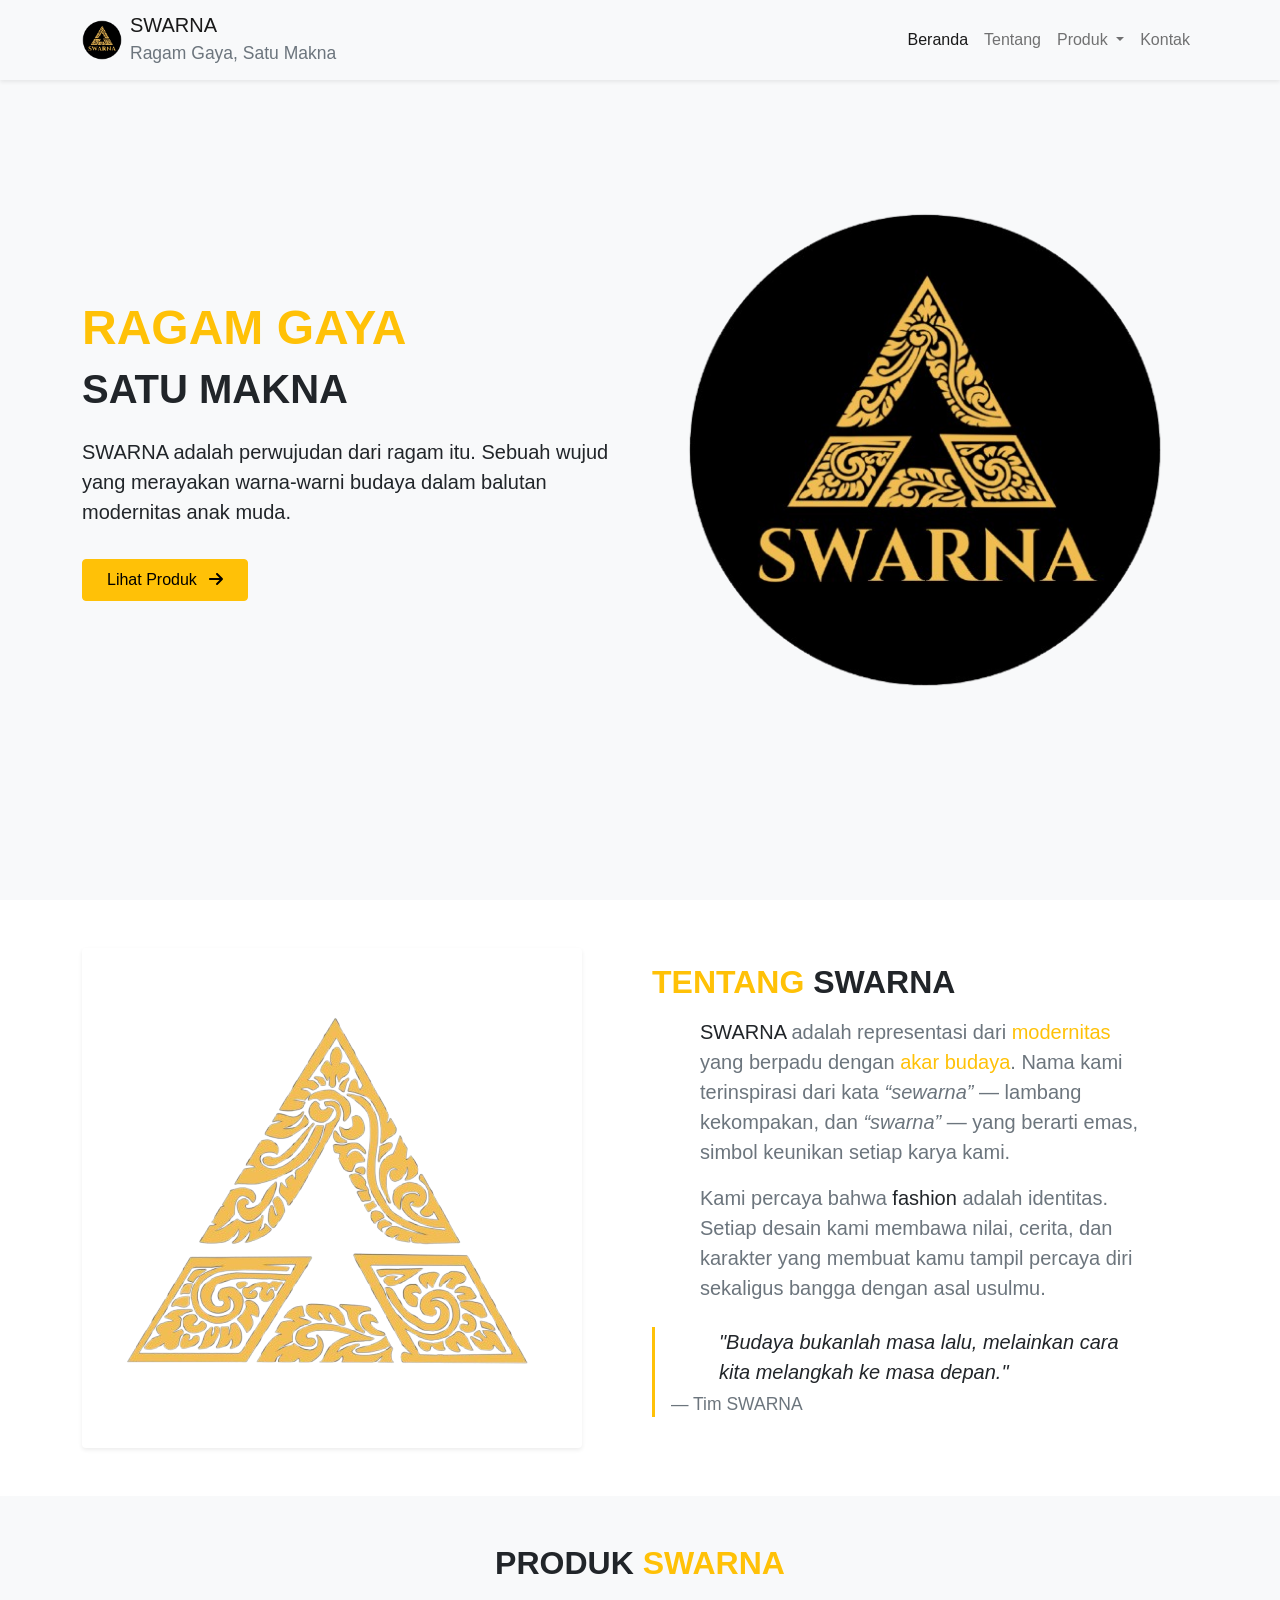
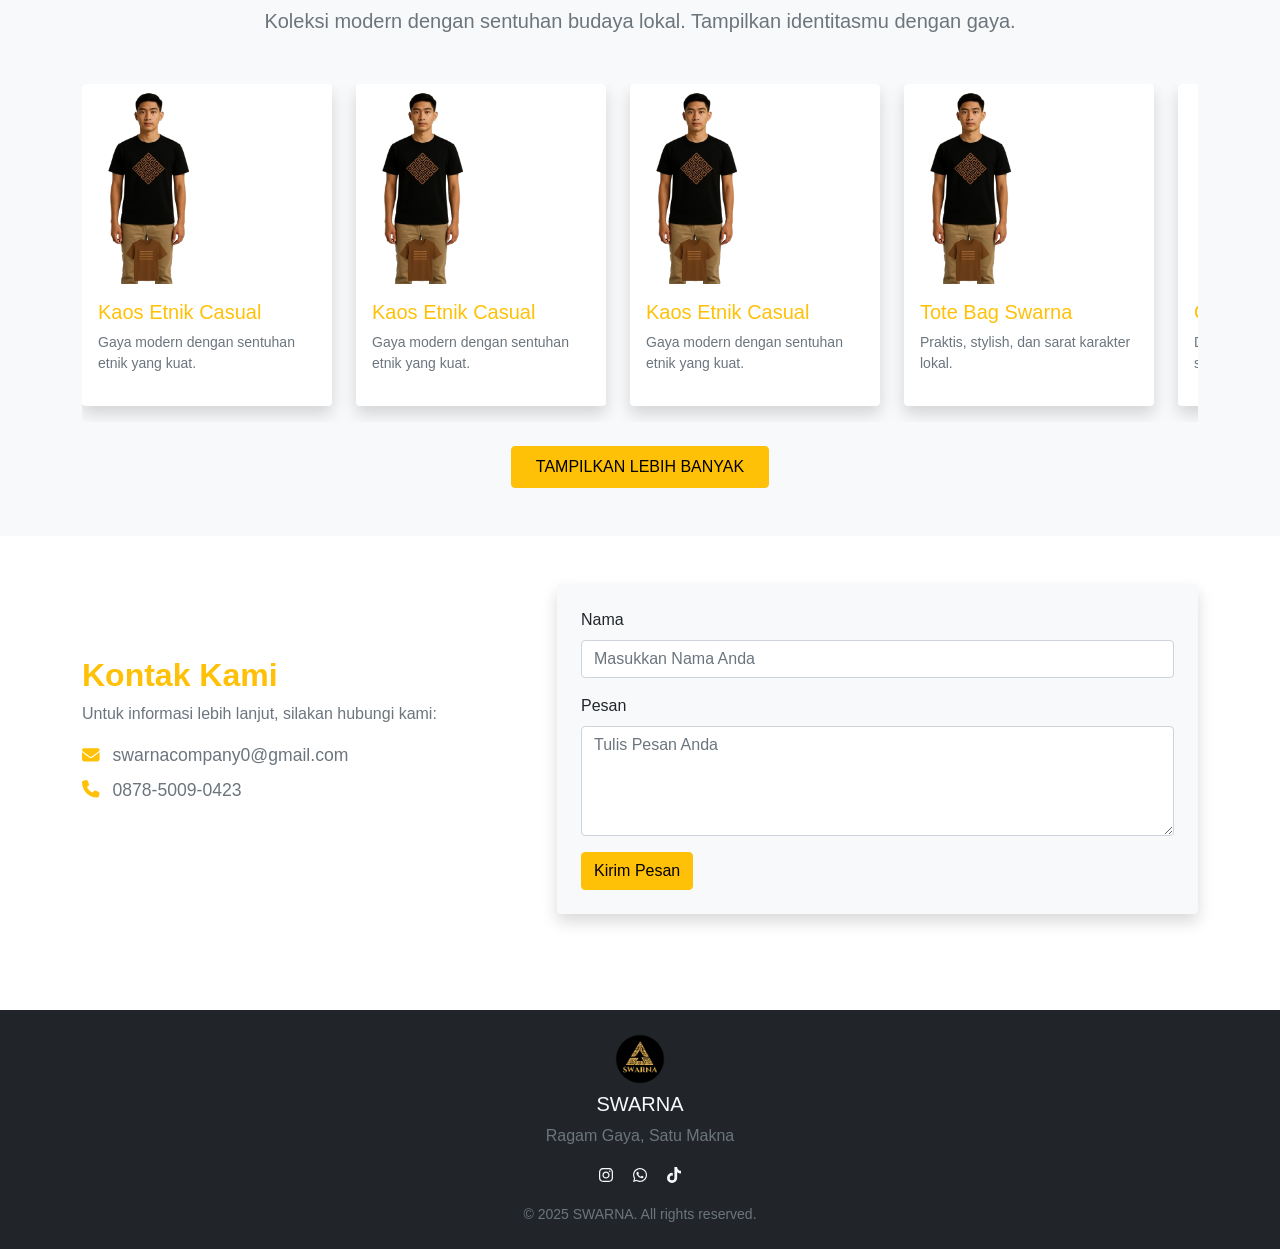
==== index.html @ e7c62028 "Pertama" ====
<!DOCTYPE html>
<html lang="en">
<head>
 <meta charset="UTF-8">
 <meta name="viewport" content="width=device-width, initial-scale=1.0">
 <title>Utama</title>
 <link rel="stylesheet" href="style.css">
 <link rel="stylesheet" href="bootstrap-5.0.2-dist/css/bootstrap.min.css">
 <link rel="stylesheet" href="fontawesome-free-6.4.2-web/css/all.min.css">
 <link rel="icon" href="img/SWARNA-logo no1.png" type="image/png" />
</head>
<body>
<nav class="navbar navbar-expand-lg navbar-light bg-light fixed-top shadow-sm">
  <div class="container">
   <a class="navbar-brand d-flex align-items-center" href="#">
    <img src="img/SWARNA-logo no1.png" alt="Logo SWARNA" width="40" height="40" class="me-2">
    <div>
     <h1 class="h5 mb-0">SWARNA</h1>
     <small class="text-muted">Ragam Gaya, Satu Makna</small>
    </div>
   </a>
   <button class="navbar-toggler" type="button" data-bs-toggle="collapse" data-bs-target="#navbarNav">
    <span class="navbar-toggler-icon"></span>
   </button>
   <div class="collapse navbar-collapse justify-content-end" id="navbarNav">
    <ul class="navbar-nav">
     <li class="nav-item"><a class="nav-link active" href="#">Beranda</a></li>
     <li class="nav-item"><a class="nav-link" href="#tentang">Tentang</a></li>
    <li class="nav-item dropdown">
  <a class="nav-link dropdown-toggle" href="#produk" id="produkDropdown" role="button" data-bs-toggle="dropdown" aria-expanded="false">
    Produk
  </a>
  <ul class="dropdown-menu" aria-labelledby="produkDropdown">
    <li><a class="dropdown-item" href="#produk">Semua Produk</a></li>
    <li><a class="dropdown-item" href="#">Kaos Etnik</a></li>
    <li><a class="dropdown-item" href="#">Tote Bag</a></li>
    <li><a class="dropdown-item" href="#">Aksesori</a></li>
  </ul>
</li>
     <li class="nav-item"><a class="nav-link" href="#contact">Kontak</a></li>
    </ul>
   </div>
  </div>
 </nav>

 <!-- Section Homepage Modern -->
 <section id="homepage" class="d-flex align-items-center py-5">
  <div class="container">
   <div class="row align-items-center">
    <!-- Teks -->
    <div class="col-md-6 mb-4 mb-md-0 text-center text-md-start">
     <h1 class="display-5 fw-bold text-warning">RAGAM GAYA</h1>
     <h2 class="display-6 fw-bold text-dark">SATU MAKNA</h2>
     <p class="mt-4 lead">
      SWARNA adalah perwujudan dari ragam itu. Sebuah wujud yang merayakan warna-warni budaya dalam balutan modernitas anak muda.
     </p>
     <a href="#produk" class="btn btn-warning px-4 py-2 fw-semibold mt-3">
      Lihat Produk <i class="fas fa-arrow-right ms-2"></i>
     </a>
    </div>

    <!-- Gambar -->
    <div class="col-md-6 text-center">
     <img src="img/SWARNA-removebg-preview.png" alt="Gambar Hero" class="img-fluid">
    </div>
   </div>
  </div>
 </section>
 <section id="tentang" class="tentang-index py-5 bg-white">
  <div class="container">
    <div class="row align-items-center">
      <div class="col-lg-6 mb-4 mb-lg-0" data-aos="fade-right">
        <img src="img/logo.png" alt="Ilustrasi SWARNA" class="img-fluid rounded shadow-sm">
      </div>
      <div class="col-lg-6" data-aos="fade-left">
        <h2 class="fw-bold text-warning mb-3">TENTANG <span class="text-dark">SWARNA</span></h2>
        <p class="fs-5 text-muted">
          <span class="text-dark fw-semibold">SWARNA</span> adalah representasi dari <span class="text-warning fw-semibold">modernitas</span> yang berpadu dengan
          <span class="text-warning fw-semibold">akar budaya</span>. Nama kami terinspirasi dari kata <em>“sewarna”</em> — lambang kekompakan, dan
          <em>“swarna”</em> — yang berarti emas, simbol keunikan setiap karya kami.
        </p>
        <p class="fs-5 text-muted">
          Kami percaya bahwa <span class="fw-semibold text-dark">fashion</span> adalah identitas. Setiap desain kami membawa nilai, cerita, dan karakter yang membuat kamu tampil percaya diri sekaligus bangga dengan asal usulmu.
        </p>
        <blockquote class="blockquote mt-4 ps-3 border-start border-3 border-warning">
          <p class="mb-0 fst-italic text-dark">"Budaya bukanlah masa lalu, melainkan cara kita melangkah ke masa depan."</p>
          <footer class="blockquote-footer mt-1">Tim SWARNA</footer>
        </blockquote>
      </div>
    </div>
  </div>
</section>
<section id="produk" class="produk-index py-5 bg-light">
  <div class="container">
    <h2 class="fw-bold text-dark mb-4 text-center">PRODUK <span class="text-warning">SWARNA</span></h2>
    <p class="text-center text-muted fs-5 mb-5">
      Koleksi modern dengan sentuhan budaya lokal. Tampilkan identitasmu dengan gaya.
    </p>

    <!-- Horizontal Scroll Wrapper -->
    <div class="produk-scroll-container d-flex overflow-auto gap-4 pb-3 px-1">

      <!-- Produk Card 1 -->
      <div class="produk-card flex-shrink-0 shadow rounded">
        <img src="img/model 1.png" alt="Kaos Etnik Casual" class="img-fluid rounded-top">
        <div class="p-3">
          <h5 class="text-warning">Kaos Etnik Casual</h5>
          <p class="small text-muted">Gaya modern dengan sentuhan etnik yang kuat.</p>
        </div>
      </div>
      <div class="produk-card flex-shrink-0 shadow rounded">
        <img src="img/model 1.png" alt="Kaos Etnik Casual" class="img-fluid rounded-top">
        <div class="p-3">
          <h5 class="text-warning">Kaos Etnik Casual</h5>
          <p class="small text-muted">Gaya modern dengan sentuhan etnik yang kuat.</p>
        </div>
      </div>
      <div class="produk-card flex-shrink-0 shadow rounded">
        <img src="img/model 1.png" alt="Kaos Etnik Casual" class="img-fluid rounded-top">
        <div class="p-3">
          <h5 class="text-warning">Kaos Etnik Casual</h5>
          <p class="small text-muted">Gaya modern dengan sentuhan etnik yang kuat.</p>
        </div>
      </div>

      <!-- Produk Card 2 -->
      <div class="produk-card flex-shrink-0 shadow rounded">
        <img src="img/model 1.png" alt="Kaos Etnik Casual" class="img-fluid rounded-top">
        <div class="p-3">
          <h5 class="text-warning">Tote Bag Swarna</h5>
          <p class="small text-muted">Praktis, stylish, dan sarat karakter lokal.</p>
        </div>
      </div>

      <!-- Produk Card 3 -->
      <div class="produk-card flex-shrink-0 shadow rounded">
         <img src="img/model 1.png" alt="Kaos Etnik Casual" class="img-fluid rounded-top">
        <div class="p-3">
          <h5 class="text-warning">Ganci & Stiker</h5>
          <p class="small text-muted">Detail kecil yang menunjukan siapa kamu.</p>
        </div>
      </div>

      <!-- Tambahkan lebih banyak produk jika perlu -->

    </div>

    <!-- Tombol -->
    <div class="text-center mt-4">
      <a href="produk.html" class="btn btn-warning px-4 py-2 fw-semibold">TAMPILKAN LEBIH BANYAK</a>
    </div>
  </div>
</section>
<section id="contact" class="contact-index py-5 bg-white">
 <div class="container">
  <div class="row justify-content-center align-items-center">
   <div class="col-md-5 mb-4">
    <h2 class="fw-bold text-warning">Kontak Kami</h2>
    <p class="text-muted">Untuk informasi lebih lanjut, silakan hubungi kami:</p>
    <ul class="list-unstyled text-muted">
     <li><i class="fas fa-envelope me-2 text-warning"></i> swarnacompany0@gmail.com</li>
     <li><i class="fas fa-phone me-2 text-warning"></i> 0878-5009-0423</li>
    </ul>
   </div>
   <div class="col-md-7">
    <form action="#" class="shadow p-4 rounded bg-light">
     <div class="mb-3">
      <label for="name" class="form-label">Nama</label>
      <input type="text" id="name" name="name" class="form-control" placeholder="Masukkan Nama Anda">
     </div>
     <div class="mb-3">
      <label for="message" class="form-label">Pesan</label>
      <textarea id="message" name="message" class="form-control" rows="4" placeholder="Tulis Pesan Anda"></textarea>
     </div>
     <button type="submit" class="btn btn-warning fw-semibold">Kirim Pesan</button>
    </form>
   </div>
  </div>
 </div>
</section>
<footer class="bg-dark text-light py-4 mt-5">
 <div class="container text-center">
  <img src="img/SWARNA-logo no1.png" alt="Logo SWARNA" width="50" class="mb-2">
  <h5 class="mb-2">SWARNA</h5>
  <p class="mb-3 text-muted">Ragam Gaya, Satu Makna</p>
  <div class="mb-3">
   <a href="#" class="text-light me-3"><i class="fab fa-instagram"></i></a>
   <a href="#" class="text-light me-3"><i class="fab fa-whatsapp"></i></a>
   <a href="#" class="text-light"><i class="fab fa-tiktok"></i></a>
  </div>
  <p class="text-muted small mb-0">&copy; 2025 SWARNA. All rights reserved.</p>
 </div>
</footer>

 <script src="bootstrap-5.0.2-dist/js/bootstrap.min.js"></script>
 <script src="fontawesome-free-6.4.2-web/js/all.min.js"></script>
</body>
</html>
---- style.css ----
* {
  margin: 0;
  padding: 0;
  box-sizing: border-box;
  font-family: 'Poppins', sans-serif;
  text-decoration: none;
  list-style: none;
}

#homepage {
  background-color: #f8f9fa;
  min-height: 100vh;
}

#homepage img {
  max-width: 90%;
  height: auto;
  transition: transform 0.3s ease;
}

#homepage img:hover {
  transform: scale(1.03);
}

.btn-warning {
  border-radius: 30px;
}

.tentang-index {
  background-color: #fff;
}

.tentang-brand {
  font-size: 2.5rem;
}

@media (min-width: 768px) {
  .tentang-index p {
    padding: 0 3rem;
  }
}

.produk-scroll-container {
  scroll-snap-type: x mandatory;
  -webkit-overflow-scrolling: touch;
}

.produk-card {
  width: 250px;
  scroll-snap-align: start;
  background-color: white;
}
.carousel-caption {
  bottom: 20px;
}

.carousel-caption h5,
.carousel-caption p {
  color: #fff;
}

.carousel-caption.bg-dark {
  background-color: rgba(0, 0, 0, 0.6);
}
.produk-card img {
  height: 200px;
  object-fit: cover;
}

.contact-index ul li {
  margin-bottom: 0.5rem;
  font-size: 1.1rem;
}
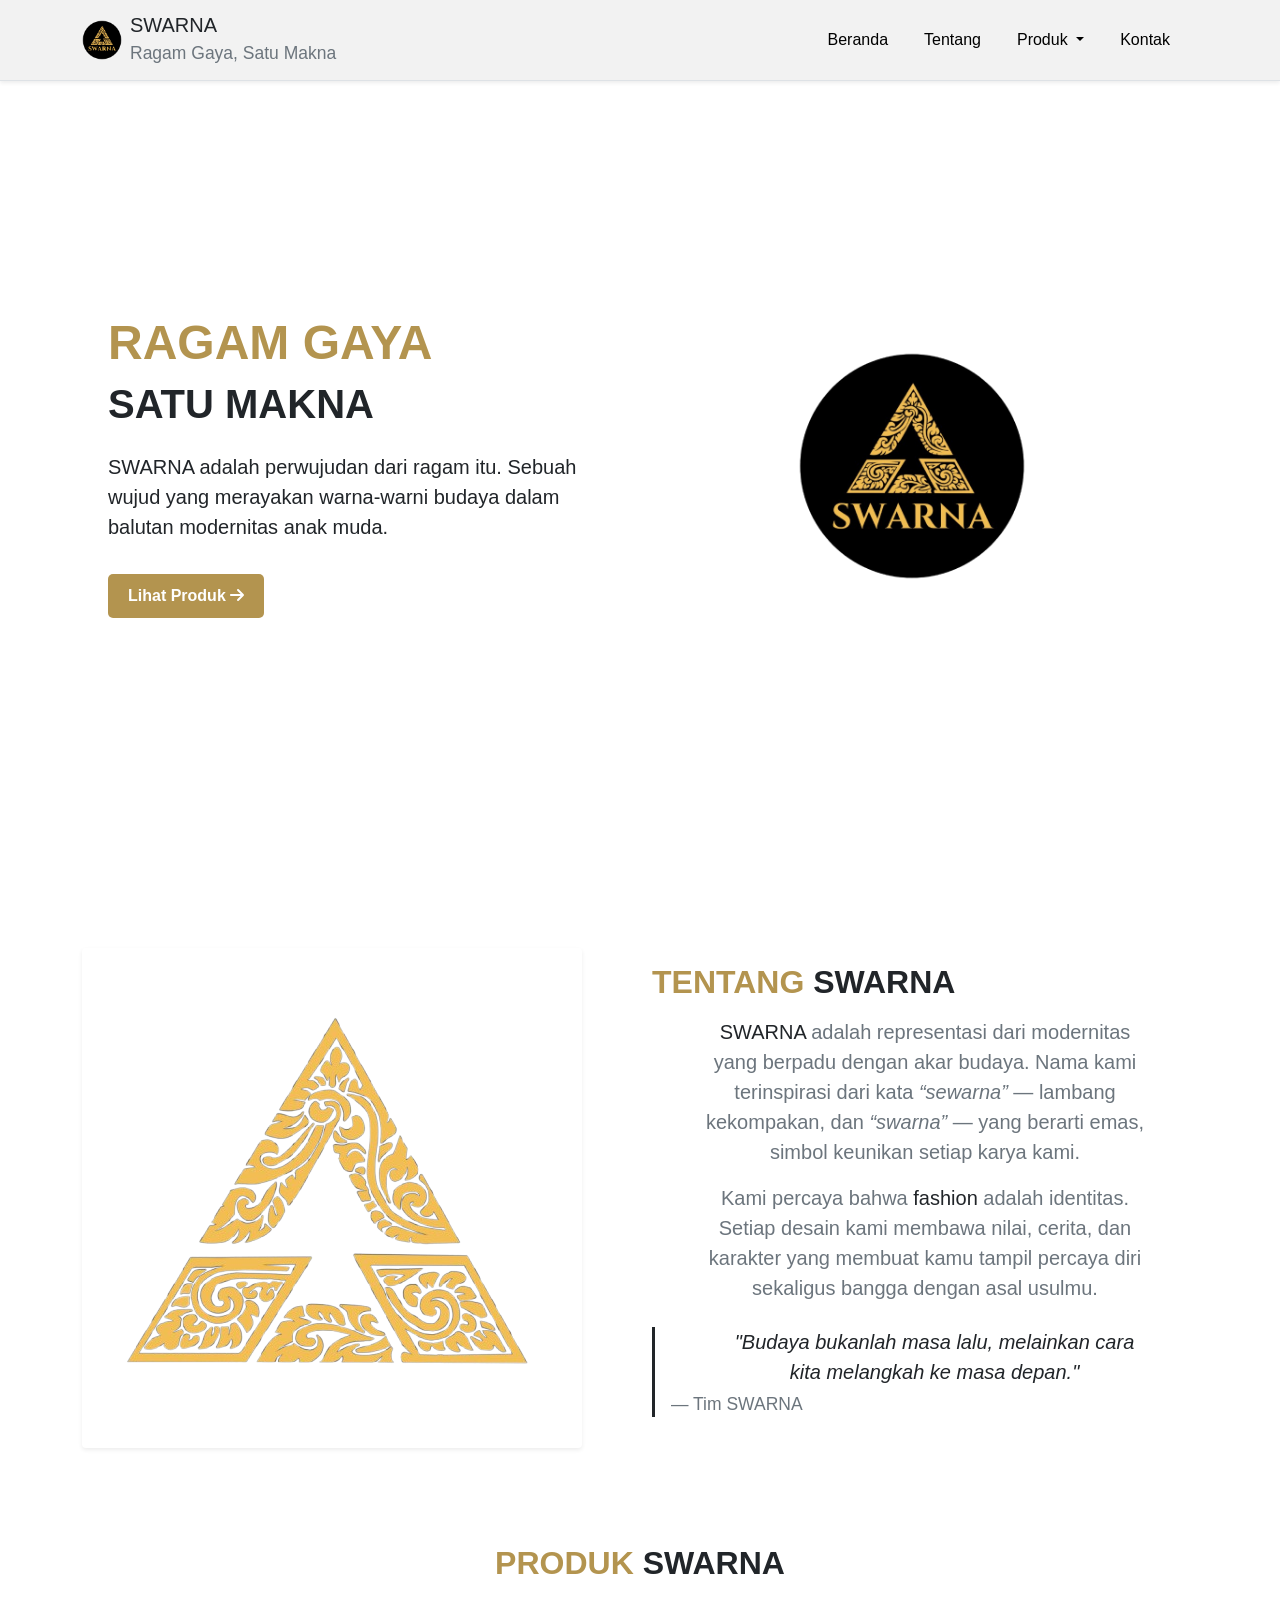
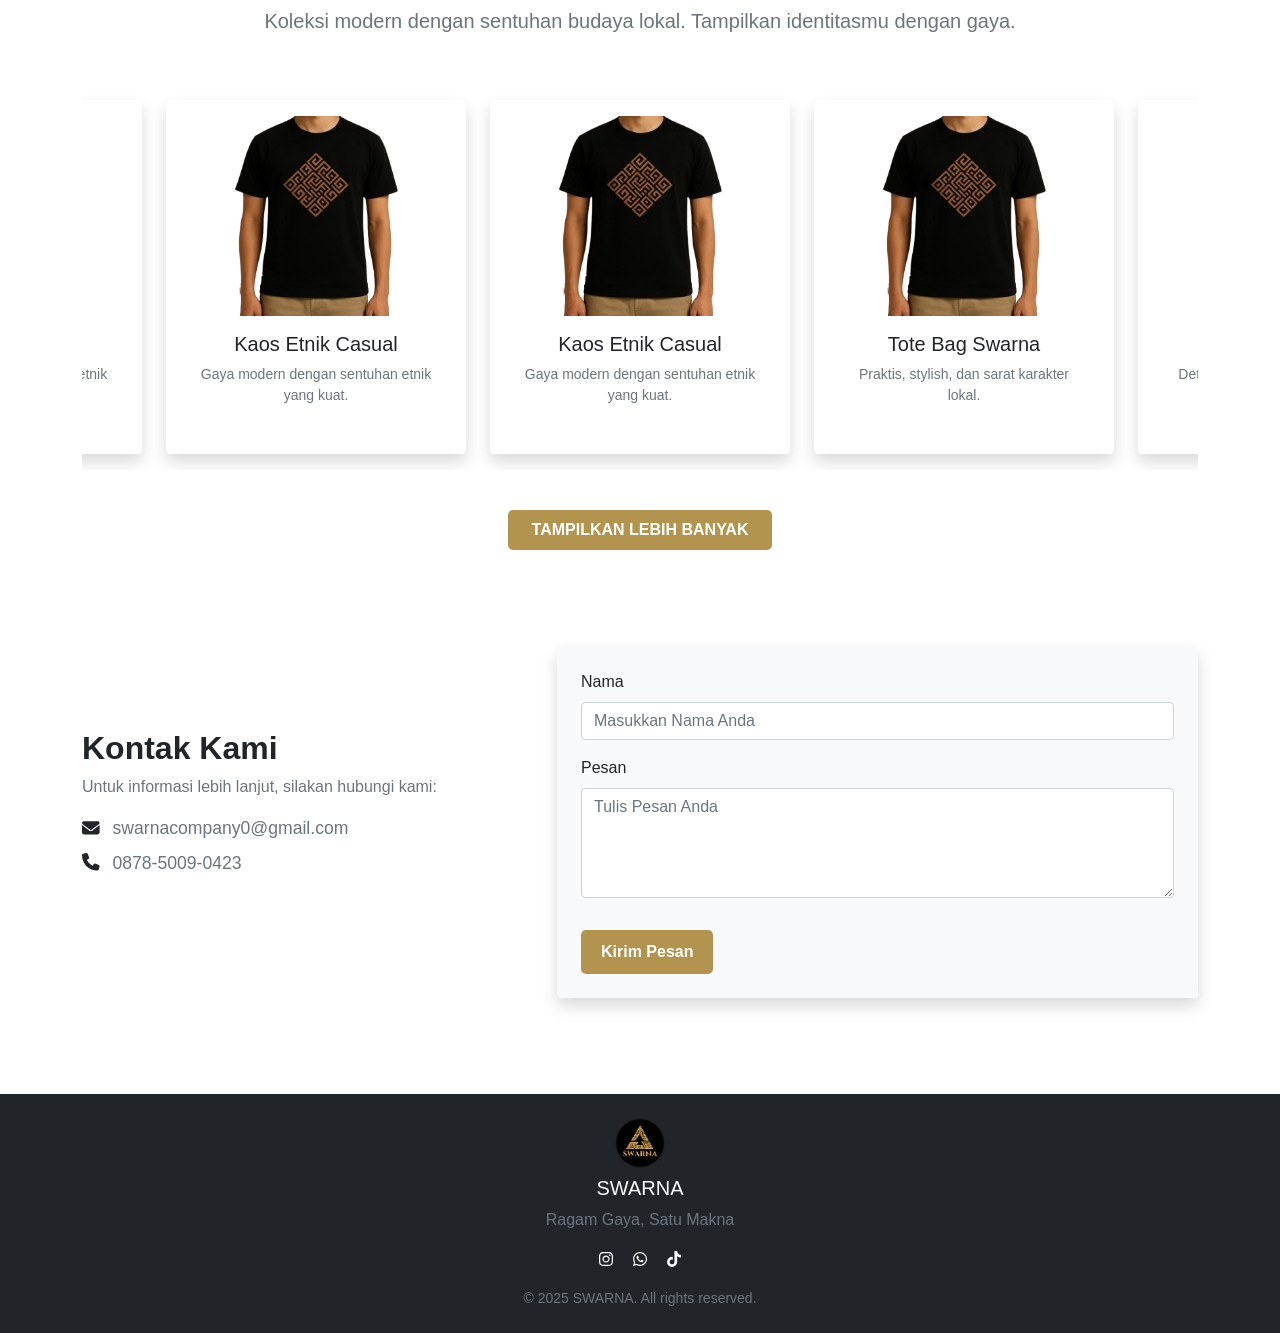
==== commit 386f2bb8: "second" ====
--- a/index.html
+++ b/index.html
@@ -10,53 +10,56 @@
  <link rel="icon" href="img/SWARNA-logo no1.png" type="image/png" />
 </head>
 <body>
-<nav class="navbar navbar-expand-lg navbar-light bg-light fixed-top shadow-sm">
-  <div class="container">
-   <a class="navbar-brand d-flex align-items-center" href="#">
-    <img src="img/SWARNA-logo no1.png" alt="Logo SWARNA" width="40" height="40" class="me-2">
-    <div>
-     <h1 class="h5 mb-0">SWARNA</h1>
-     <small class="text-muted">Ragam Gaya, Satu Makna</small>
-    </div>
-   </a>
-   <button class="navbar-toggler" type="button" data-bs-toggle="collapse" data-bs-target="#navbarNav">
-    <span class="navbar-toggler-icon"></span>
-   </button>
-   <div class="collapse navbar-collapse justify-content-end" id="navbarNav">
-    <ul class="navbar-nav">
-     <li class="nav-item"><a class="nav-link active" href="#">Beranda</a></li>
-     <li class="nav-item"><a class="nav-link" href="#tentang">Tentang</a></li>
-    <li class="nav-item dropdown">
-  <a class="nav-link dropdown-toggle" href="#produk" id="produkDropdown" role="button" data-bs-toggle="dropdown" aria-expanded="false">
-    Produk
-  </a>
-  <ul class="dropdown-menu" aria-labelledby="produkDropdown">
-    <li><a class="dropdown-item" href="#produk">Semua Produk</a></li>
-    <li><a class="dropdown-item" href="#">Kaos Etnik</a></li>
-    <li><a class="dropdown-item" href="#">Tote Bag</a></li>
-    <li><a class="dropdown-item" href="#">Aksesori</a></li>
-  </ul>
-</li>
-     <li class="nav-item"><a class="nav-link" href="#contact">Kontak</a></li>
-    </ul>
-   </div>
-  </div>
- </nav>
+<!-- Main Navbar -->
+<nav class="navbar navbar-expand-lg navbar-light fixed-top shadow-sm border-bottom" style="z-index: 999; background-color: #f2f2f2;" id="mainNavbar">
+  <div class="container">
+    <a class="navbar-brand d-flex align-items-center" href="#">
+      <img src="img/SWARNA-logo no1.png" alt="Logo SWARNA" width="40" height="40" class="me-2">
+      <div>
+        <h1 class="h5 mb-0 text-dark">SWARNA</h1>
+        <small class="text-muted">Ragam Gaya, Satu Makna</small>
+      </div>
+    </a>
+    <button class="navbar-toggler" type="button" data-bs-toggle="collapse" data-bs-target="#navbarNav">
+      <span class="navbar-toggler-icon"></span>
+    </button>
+    <div class="collapse navbar-collapse justify-content-end" id="navbarNav">
+      <ul class="navbar-nav">
+        <li class="nav-item"><a class="nav-link active text-dark" href="#">Beranda</a></li>
+        <li class="nav-item"><a class="nav-link text-dark" href="#tentang">Tentang</a></li>
+        <li class="nav-item dropdown">
+          <a class="nav-link dropdown-toggle text-dark" href="#produk" id="produkDropdown" role="button" data-bs-toggle="dropdown" aria-expanded="false">
+            Produk
+          </a>
+          <ul class="dropdown-menu" aria-labelledby="produkDropdown">
+            <li><a class="dropdown-item" href="#produk">Semua Produk</a></li>
+            <li><a class="dropdown-item" href="#">Special Edition</a></li>
+            <li><a class="dropdown-item" href="#">Tote Bag</a></li>
+            <li><a class="dropdown-item" href="#">Aksesori</a></li>
+          </ul>
+        </li>
+        <li class="nav-item"><a class="nav-link text-dark" href="#contact">Kontak</a></li>
+      </ul>
+    </div>
+  </div>
+</nav>
 
  <!-- Section Homepage Modern -->
- <section id="homepage" class="d-flex align-items-center py-5">
+ <section id="homepage" class="d-flex align-items-center py-5 ">
   <div class="container">
    <div class="row align-items-center">
     <!-- Teks -->
     <div class="col-md-6 mb-4 mb-md-0 text-center text-md-start">
-     <h1 class="display-5 fw-bold text-warning">RAGAM GAYA</h1>
+     <h1 class="display-5 fw-bold" style="color: #B3944F;">RAGAM GAYA</h1>
      <h2 class="display-6 fw-bold text-dark">SATU MAKNA</h2>
      <p class="mt-4 lead">
       SWARNA adalah perwujudan dari ragam itu. Sebuah wujud yang merayakan warna-warni budaya dalam balutan modernitas anak muda.
      </p>
-     <a href="#produk" class="btn btn-warning px-4 py-2 fw-semibold mt-3">
-      Lihat Produk <i class="fas fa-arrow-right ms-2"></i>
-     </a>
+<a href="#produk" class="custom-btn">
+  Lihat Produk <i class="fas fa-arrow-right"></i>
+</a>
+
+
     </div>
 
     <!-- Gambar -->
@@ -66,23 +69,23 @@
    </div>
   </div>
  </section>
- <section id="tentang" class="tentang-index py-5 bg-white">
+ <section id="tentang" class="tentang-index py-5">
   <div class="container">
     <div class="row align-items-center">
-      <div class="col-lg-6 mb-4 mb-lg-0" data-aos="fade-right">
+      <div class="col-lg-6 mb-4 mb-lg-0">
         <img src="img/logo.png" alt="Ilustrasi SWARNA" class="img-fluid rounded shadow-sm">
       </div>
-      <div class="col-lg-6" data-aos="fade-left">
-        <h2 class="fw-bold text-warning mb-3">TENTANG <span class="text-dark">SWARNA</span></h2>
+      <div class="col-lg-6" id="tentang">
+        <h2 class="fw-bold text-dark mb-3"> <span style="color: #B3944F;">TENTANG </span>SWARNA</h2>
         <p class="fs-5 text-muted">
-          <span class="text-dark fw-semibold">SWARNA</span> adalah representasi dari <span class="text-warning fw-semibold">modernitas</span> yang berpadu dengan
-          <span class="text-warning fw-semibold">akar budaya</span>. Nama kami terinspirasi dari kata <em>“sewarna”</em> — lambang kekompakan, dan
+          <span class="text-dark fw-semibold">SWARNA</span> adalah representasi dari <span class=fw-semibold">modernitas</span> yang berpadu dengan
+          <span class="fw-semibold">akar budaya</span>. Nama kami terinspirasi dari kata <em>“sewarna”</em> — lambang kekompakan, dan
           <em>“swarna”</em> — yang berarti emas, simbol keunikan setiap karya kami.
         </p>
         <p class="fs-5 text-muted">
           Kami percaya bahwa <span class="fw-semibold text-dark">fashion</span> adalah identitas. Setiap desain kami membawa nilai, cerita, dan karakter yang membuat kamu tampil percaya diri sekaligus bangga dengan asal usulmu.
         </p>
-        <blockquote class="blockquote mt-4 ps-3 border-start border-3 border-warning">
+        <blockquote class="blockquote mt-4 ps-3 border-start border-3 border-dark">
           <p class="mb-0 fst-italic text-dark">"Budaya bukanlah masa lalu, melainkan cara kita melangkah ke masa depan."</p>
           <footer class="blockquote-footer mt-1">Tim SWARNA</footer>
         </blockquote>
@@ -90,9 +93,9 @@
     </div>
   </div>
 </section>
-<section id="produk" class="produk-index py-5 bg-light">
-  <div class="container">
-    <h2 class="fw-bold text-dark mb-4 text-center">PRODUK <span class="text-warning">SWARNA</span></h2>
+<section id="produk" class="produk-index py-5">
+  <div class="container">
+    <h2 class="fw-bold text-dark mb-4 text-center"> <span style="color: #B3944F;">PRODUK</span> SWARNA</h2>
     <p class="text-center text-muted fs-5 mb-5">
       Koleksi modern dengan sentuhan budaya lokal. Tampilkan identitasmu dengan gaya.
     </p>
@@ -104,21 +107,21 @@
       <div class="produk-card flex-shrink-0 shadow rounded">
         <img src="img/model 1.png" alt="Kaos Etnik Casual" class="img-fluid rounded-top">
         <div class="p-3">
-          <h5 class="text-warning">Kaos Etnik Casual</h5>
+          <h5 class="text-dark">Kaos Etnik Casual</h5>
           <p class="small text-muted">Gaya modern dengan sentuhan etnik yang kuat.</p>
         </div>
       </div>
       <div class="produk-card flex-shrink-0 shadow rounded">
         <img src="img/model 1.png" alt="Kaos Etnik Casual" class="img-fluid rounded-top">
         <div class="p-3">
-          <h5 class="text-warning">Kaos Etnik Casual</h5>
+          <h5 class="text-dark">Kaos Etnik Casual</h5>
           <p class="small text-muted">Gaya modern dengan sentuhan etnik yang kuat.</p>
         </div>
       </div>
       <div class="produk-card flex-shrink-0 shadow rounded">
         <img src="img/model 1.png" alt="Kaos Etnik Casual" class="img-fluid rounded-top">
         <div class="p-3">
-          <h5 class="text-warning">Kaos Etnik Casual</h5>
+          <h5 class="text-dark">Kaos Etnik Casual</h5>
           <p class="small text-muted">Gaya modern dengan sentuhan etnik yang kuat.</p>
         </div>
       </div>
@@ -127,7 +130,7 @@
       <div class="produk-card flex-shrink-0 shadow rounded">
         <img src="img/model 1.png" alt="Kaos Etnik Casual" class="img-fluid rounded-top">
         <div class="p-3">
-          <h5 class="text-warning">Tote Bag Swarna</h5>
+          <h5 class="text-dark">Tote Bag Swarna</h5>
           <p class="small text-muted">Praktis, stylish, dan sarat karakter lokal.</p>
         </div>
       </div>
@@ -136,7 +139,7 @@
       <div class="produk-card flex-shrink-0 shadow rounded">
          <img src="img/model 1.png" alt="Kaos Etnik Casual" class="img-fluid rounded-top">
         <div class="p-3">
-          <h5 class="text-warning">Ganci & Stiker</h5>
+          <h5 class="text-dark">Ganci & Stiker</h5>
           <p class="small text-muted">Detail kecil yang menunjukan siapa kamu.</p>
         </div>
       </div>
@@ -147,7 +150,7 @@
 
     <!-- Tombol -->
     <div class="text-center mt-4">
-      <a href="produk.html" class="btn btn-warning px-4 py-2 fw-semibold">TAMPILKAN LEBIH BANYAK</a>
+      <a href="produk.html" class="custom-btn px-4 py-2">TAMPILKAN LEBIH BANYAK</a>
     </div>
   </div>
 </section>
@@ -155,11 +158,11 @@
  <div class="container">
   <div class="row justify-content-center align-items-center">
    <div class="col-md-5 mb-4">
-    <h2 class="fw-bold text-warning">Kontak Kami</h2>
+    <h2 class="fw-bold text-dark">Kontak Kami</h2>
     <p class="text-muted">Untuk informasi lebih lanjut, silakan hubungi kami:</p>
     <ul class="list-unstyled text-muted">
-     <li><i class="fas fa-envelope me-2 text-warning"></i> swarnacompany0@gmail.com</li>
-     <li><i class="fas fa-phone me-2 text-warning"></i> 0878-5009-0423</li>
+     <li><i class="fas fa-envelope me-2 text-dark"></i> swarnacompany0@gmail.com</li>
+     <li><i class="fas fa-phone me-2 text-dark"></i> 0878-5009-0423</li>
     </ul>
    </div>
    <div class="col-md-7">
@@ -172,7 +175,7 @@
       <label for="message" class="form-label">Pesan</label>
       <textarea id="message" name="message" class="form-control" rows="4" placeholder="Tulis Pesan Anda"></textarea>
      </div>
-     <button type="submit" class="btn btn-warning fw-semibold">Kirim Pesan</button>
+     <button type="submit" class="custom-btn fw-semibold" style="border: none;">Kirim Pesan</button>
     </form>
    </div>
   </div>
@@ -192,6 +195,7 @@
  </div>
 </footer>
 
+ <script src="script.js"></script>
  <script src="bootstrap-5.0.2-dist/js/bootstrap.min.js"></script>
  <script src="fontawesome-free-6.4.2-web/js/all.min.js"></script>
 </body>
--- a/style.css
+++ b/style.css
@@ -1,73 +1,171 @@
 * {
-  margin: 0;
-  padding: 0;
-  box-sizing: border-box;
-  font-family: 'Poppins', sans-serif;
-  text-decoration: none;
-  list-style: none;
+ margin: 0;
+ padding: 0;
+ box-sizing: border-box;
+ font-family: 'Poppins', sans-serif;
+ text-decoration: none;
+ list-style: none;
+}
+
+body {
+ line-height: 1.6;
+}
+
+.navbar-nav .nav-link {
+ margin-right: 20px;
+ color: #000 !important;
+ font-weight: 500;
+}
+
+.navbar-nav .nav-link:hover {
+ color: #666 !important;
+}
+
+.nav-btn {
+ background-color: #000;
+ color: white;
+ border: none;
+ padding: 8px 20px;
+ border-radius: 5px;
+ font-weight: 500;
+ transition: background-color 0.3s ease;
+}
+
+.nav-btn:hover {
+ background-color: #333;
 }
 
 #homepage {
-  background-color: #f8f9fa;
-  min-height: 100vh;
+ min-height: 100vh;
+ display: flex;
+ flex-direction: column;
+ align-items: center;
+ justify-content: center;
+ text-align: center;
+ padding: 2rem;
+padding-top: 80px !important;
 }
 
 #homepage img {
-  max-width: 90%;
-  height: auto;
-  transition: transform 0.3s ease;
+ max-width: 90%;
+ height: auto;
+ transition: transform 0.3s ease;
 }
 
 #homepage img:hover {
-  transform: scale(1.03);
+ transform: scale(1.03);
 }
 
-.btn-warning {
-  border-radius: 30px;
+.custom-btn {
+ display: inline-block;
+ padding: 10px 20px;
+ background-color: #B3944F;
+ color: white;
+ text-decoration: none;
+ font-weight: bold;
+ border-radius: 5px;
+ transition: background-color 0.3s ease;
+ margin-top: 1rem;
 }
 
-.tentang-index {
-  background-color: #fff;
+.custom-btn:hover {
+ background-color: #ba9c60;
+ color: white;
 }
 
 .tentang-brand {
-  font-size: 2.5rem;
-}
-
-@media (min-width: 768px) {
-  .tentang-index p {
-    padding: 0 3rem;
-  }
+ font-size: 2.5rem;
+ text-align: center;
+ margin: 2rem 0;
 }
 
 .produk-scroll-container {
-  scroll-snap-type: x mandatory;
-  -webkit-overflow-scrolling: touch;
+ display: flex;
+ overflow-x: auto;
+ scroll-snap-type: x mandatory;
+ -webkit-overflow-scrolling: touch;
+ gap: 1rem;
+ padding: 1rem;
 }
 
 .produk-card {
-  width: 250px;
-  scroll-snap-align: start;
-  background-color: white;
+ width: 250px;
+ scroll-snap-align: start;
+ background-color: white;
+ border-radius: 8px;
+ box-shadow: 0 2px 8px rgba(0, 0, 0, 0.1);
+ padding: 1rem;
+ flex-shrink: 0;
+ text-align: center;
 }
+
+.produk-card img {
+ height: 200px;
+ width: 100%;
+ object-fit: cover;
+ border-radius: 5px;
+}
+
 .carousel-caption {
-  bottom: 20px;
+ bottom: 20px;
 }
 
 .carousel-caption h5,
 .carousel-caption p {
-  color: #fff;
+ color: #fff;
 }
 
 .carousel-caption.bg-dark {
-  background-color: rgba(0, 0, 0, 0.6);
-}
-.produk-card img {
-  height: 200px;
-  object-fit: cover;
+ background-color: rgba(0, 0, 0, 0.6);
+ padding: 1rem;
+ border-radius: 8px;
 }
 
 .contact-index ul li {
-  margin-bottom: 0.5rem;
-  font-size: 1.1rem;
+ margin-bottom: 0.5rem;
+ font-size: 1.1rem;
 }
+
+.tentang-index p {
+ padding: 0 1rem;
+ text-align: center;
+}
+
+/* === MEDIA QUERIES === */
+
+/* Tablet */
+@media (min-width: 768px) {
+ .tentang-brand {
+  font-size: 3rem;
+ }
+
+ .tentang-index p {
+  padding: 0 3rem;
+ }
+
+ .produk-card {
+  width: 300px;
+ }
+}
+
+/* Desktop */
+@media (min-width: 1024px) {
+ #homepage {
+  flex-direction: row;
+  text-align: left;
+  justify-content: space-between;
+  padding: 4rem 6rem;
+ }
+
+ #homepage img {
+  max-width: 45%;
+ }
+
+ .tentang-brand {
+  text-align: left;
+ }
+
+ .produk-scroll-container {
+  justify-content: center;
+ }
+}
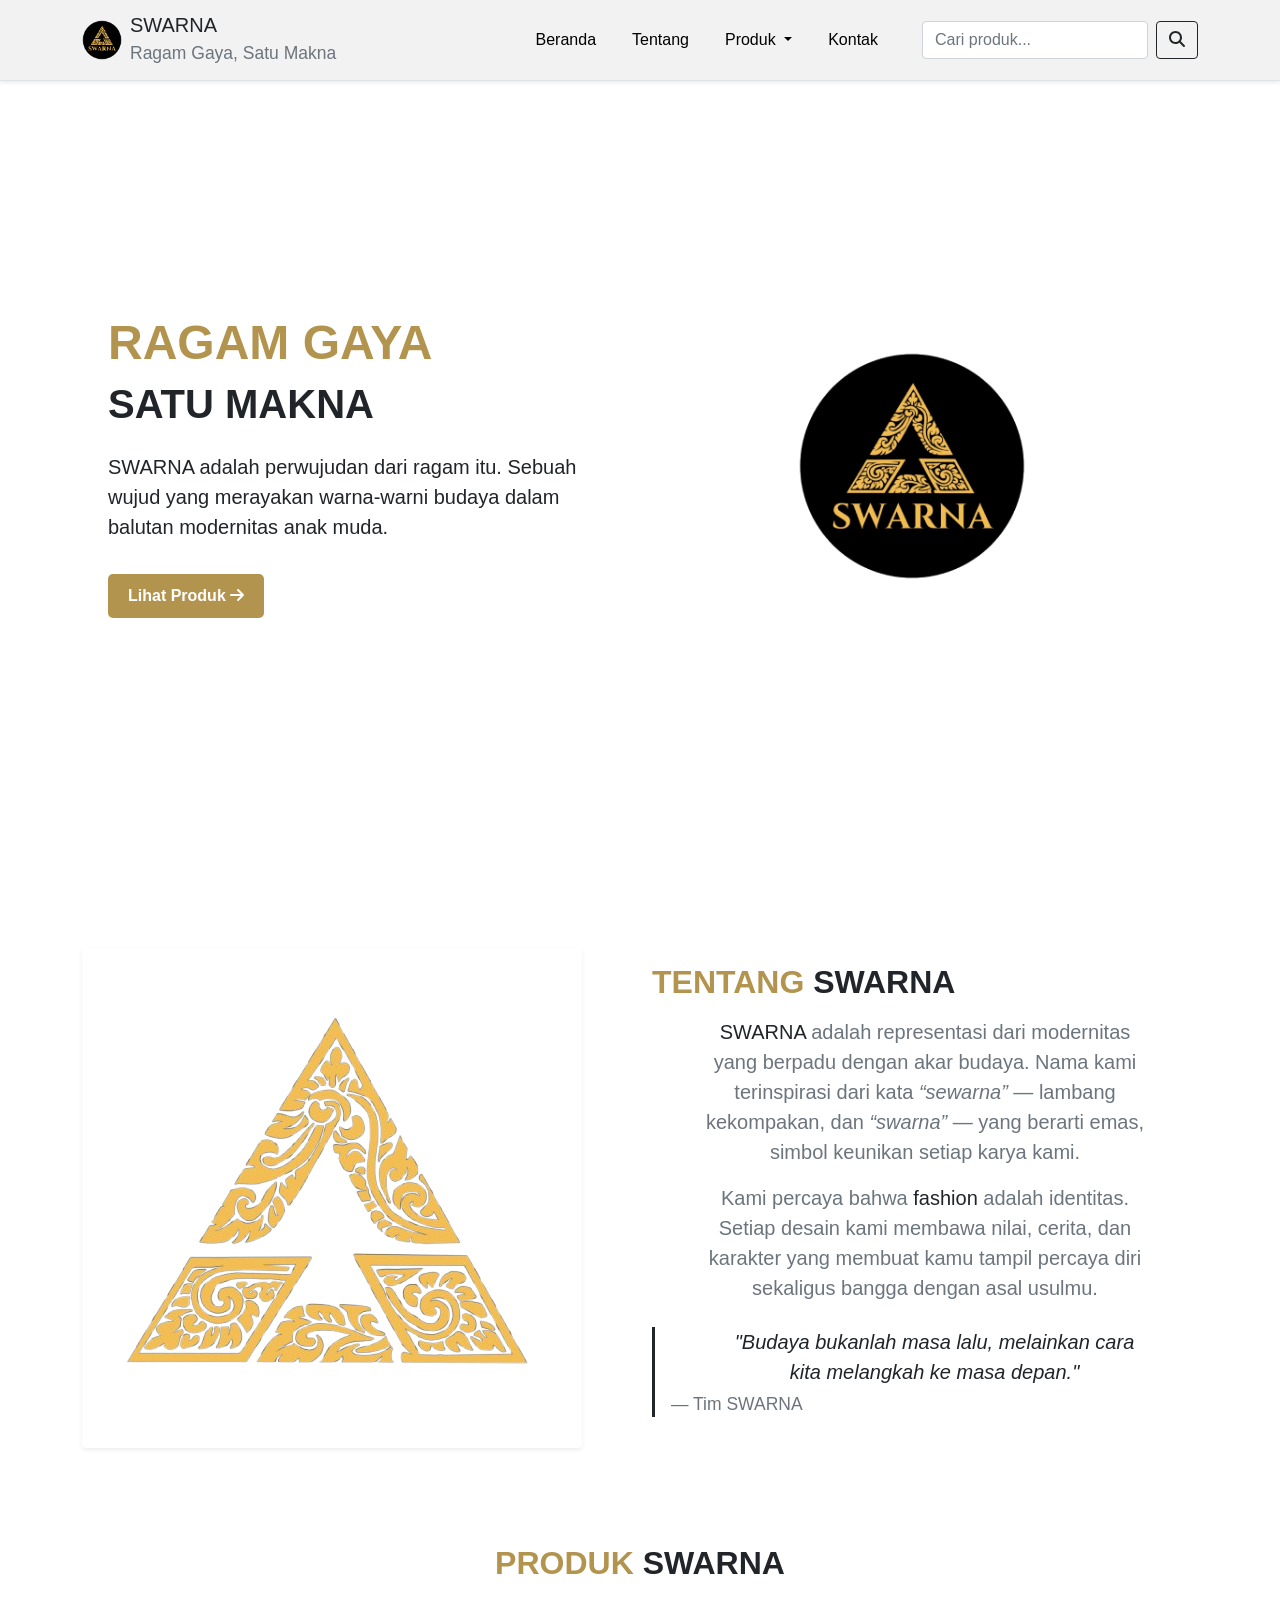
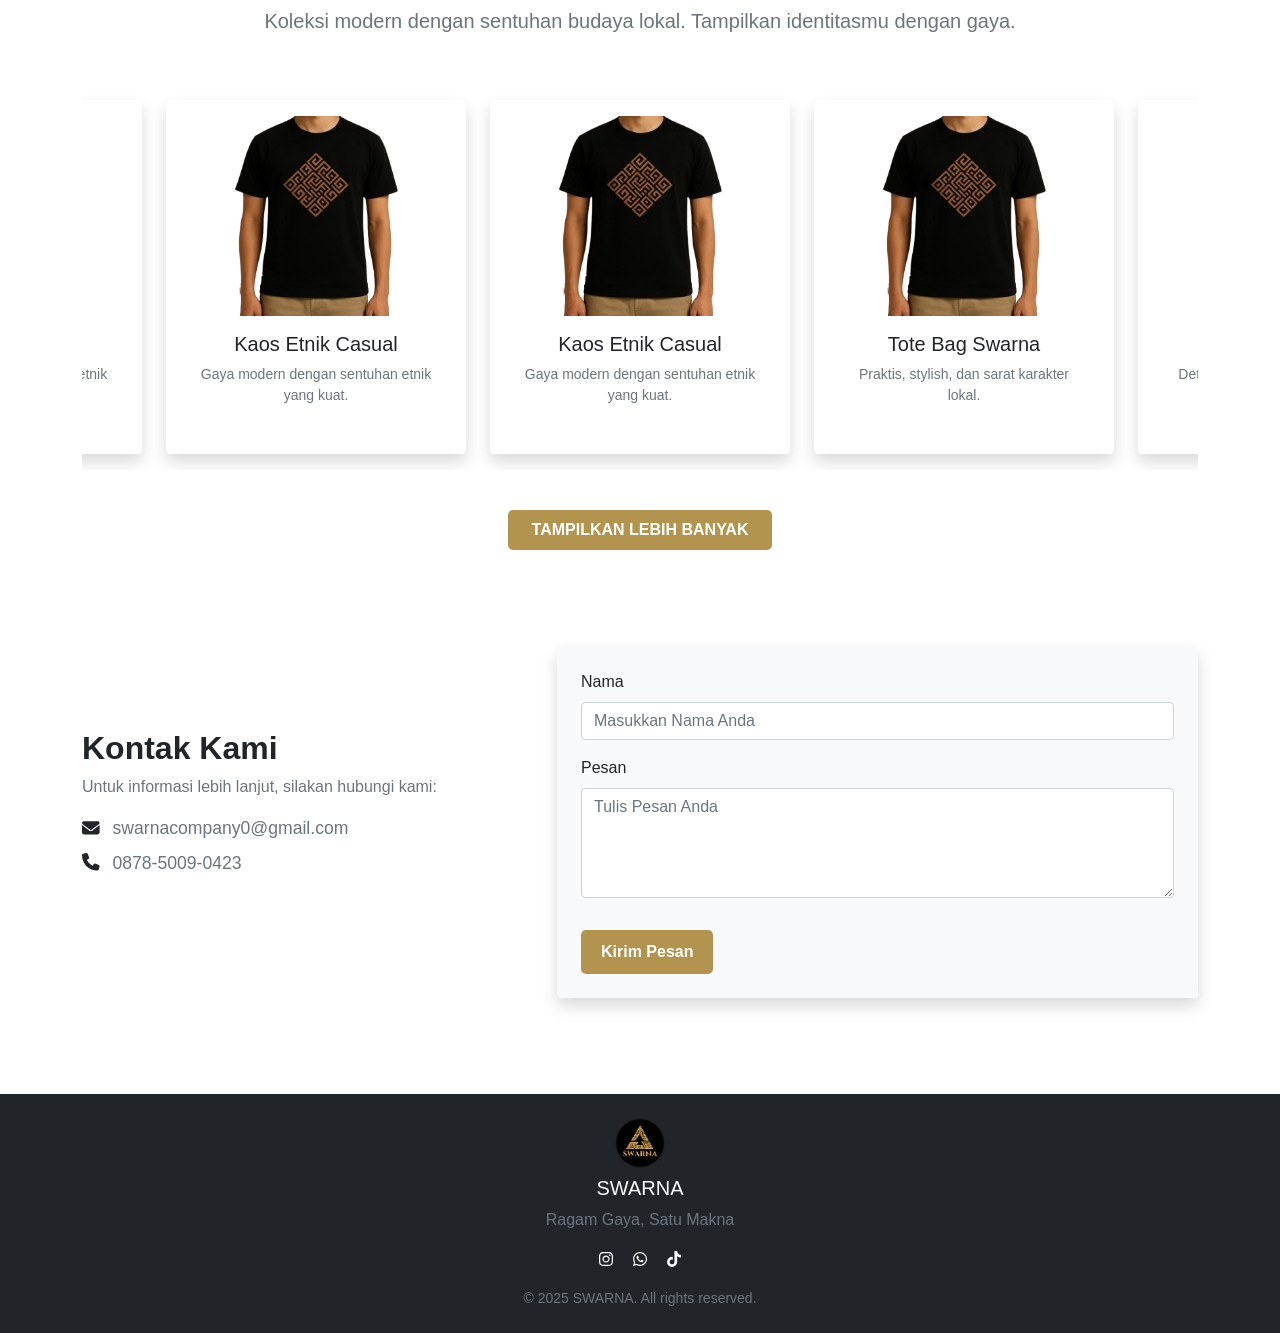
==== commit 5a3d23fc: "tiga" ====
--- a/index.html
+++ b/index.html
@@ -24,23 +24,29 @@
       <span class="navbar-toggler-icon"></span>
     </button>
     <div class="collapse navbar-collapse justify-content-end" id="navbarNav">
-      <ul class="navbar-nav">
-        <li class="nav-item"><a class="nav-link active text-dark" href="#">Beranda</a></li>
-        <li class="nav-item"><a class="nav-link text-dark" href="#tentang">Tentang</a></li>
-        <li class="nav-item dropdown">
-          <a class="nav-link dropdown-toggle text-dark" href="#produk" id="produkDropdown" role="button" data-bs-toggle="dropdown" aria-expanded="false">
-            Produk
-          </a>
-          <ul class="dropdown-menu" aria-labelledby="produkDropdown">
-            <li><a class="dropdown-item" href="#produk">Semua Produk</a></li>
-            <li><a class="dropdown-item" href="#">Special Edition</a></li>
-            <li><a class="dropdown-item" href="#">Tote Bag</a></li>
-            <li><a class="dropdown-item" href="#">Aksesori</a></li>
-          </ul>
-        </li>
-        <li class="nav-item"><a class="nav-link text-dark" href="#contact">Kontak</a></li>
+  <ul class="navbar-nav me-3">
+    <li class="nav-item"><a class="nav-link active text-dark" href="#">Beranda</a></li>
+    <li class="nav-item"><a class="nav-link text-dark" href="#tentang">Tentang</a></li>
+    <li class="nav-item dropdown">
+      <a class="nav-link dropdown-toggle text-dark" href="#produk" id="produkDropdown" role="button" data-bs-toggle="dropdown" aria-expanded="false">
+        Produk
+      </a>
+      <ul class="dropdown-menu" aria-labelledby="produkDropdown">
+        <li><a class="dropdown-item" href="#produk">Semua Produk</a></li>
+        <li><a class="dropdown-item" href="#">Special Edition</a></li>
+        <li><a class="dropdown-item" href="#">Tote Bag</a></li>
+        <li><a class="dropdown-item" href="#">Aksesori</a></li>
       </ul>
-    </div>
+    </li>
+    <li class="nav-item"><a class="nav-link text-dark" href="#contact">Kontak</a></li>
+  </ul>
+
+  <!-- FORM SEARCH -->
+  <form class="d-flex" role="search" action="#" method="GET">
+    <input class="form-control me-2" type="search" placeholder="Cari produk..." aria-label="Search">
+    <button class="btn btn-outline-dark" type="submit"><i class="fas fa-search"></i></button>
+  </form>
+</div>
   </div>
 </nav>
 
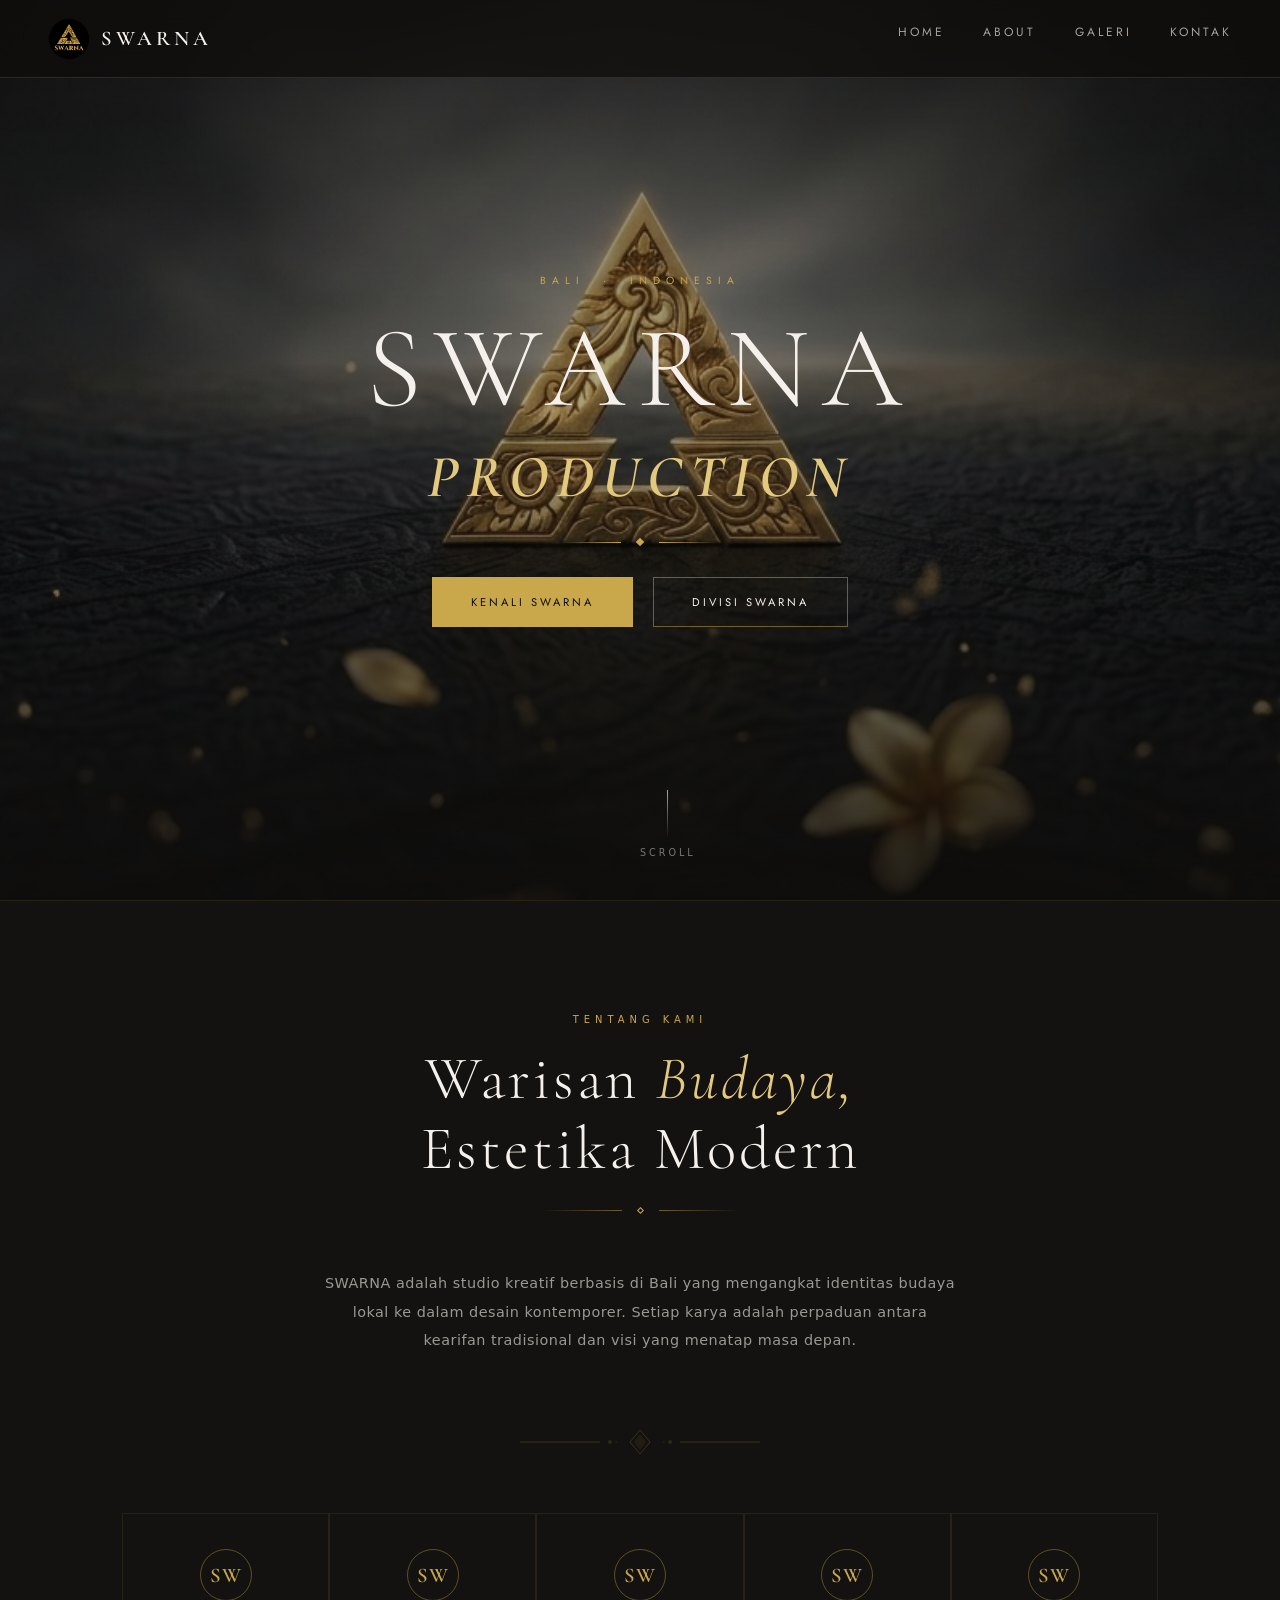
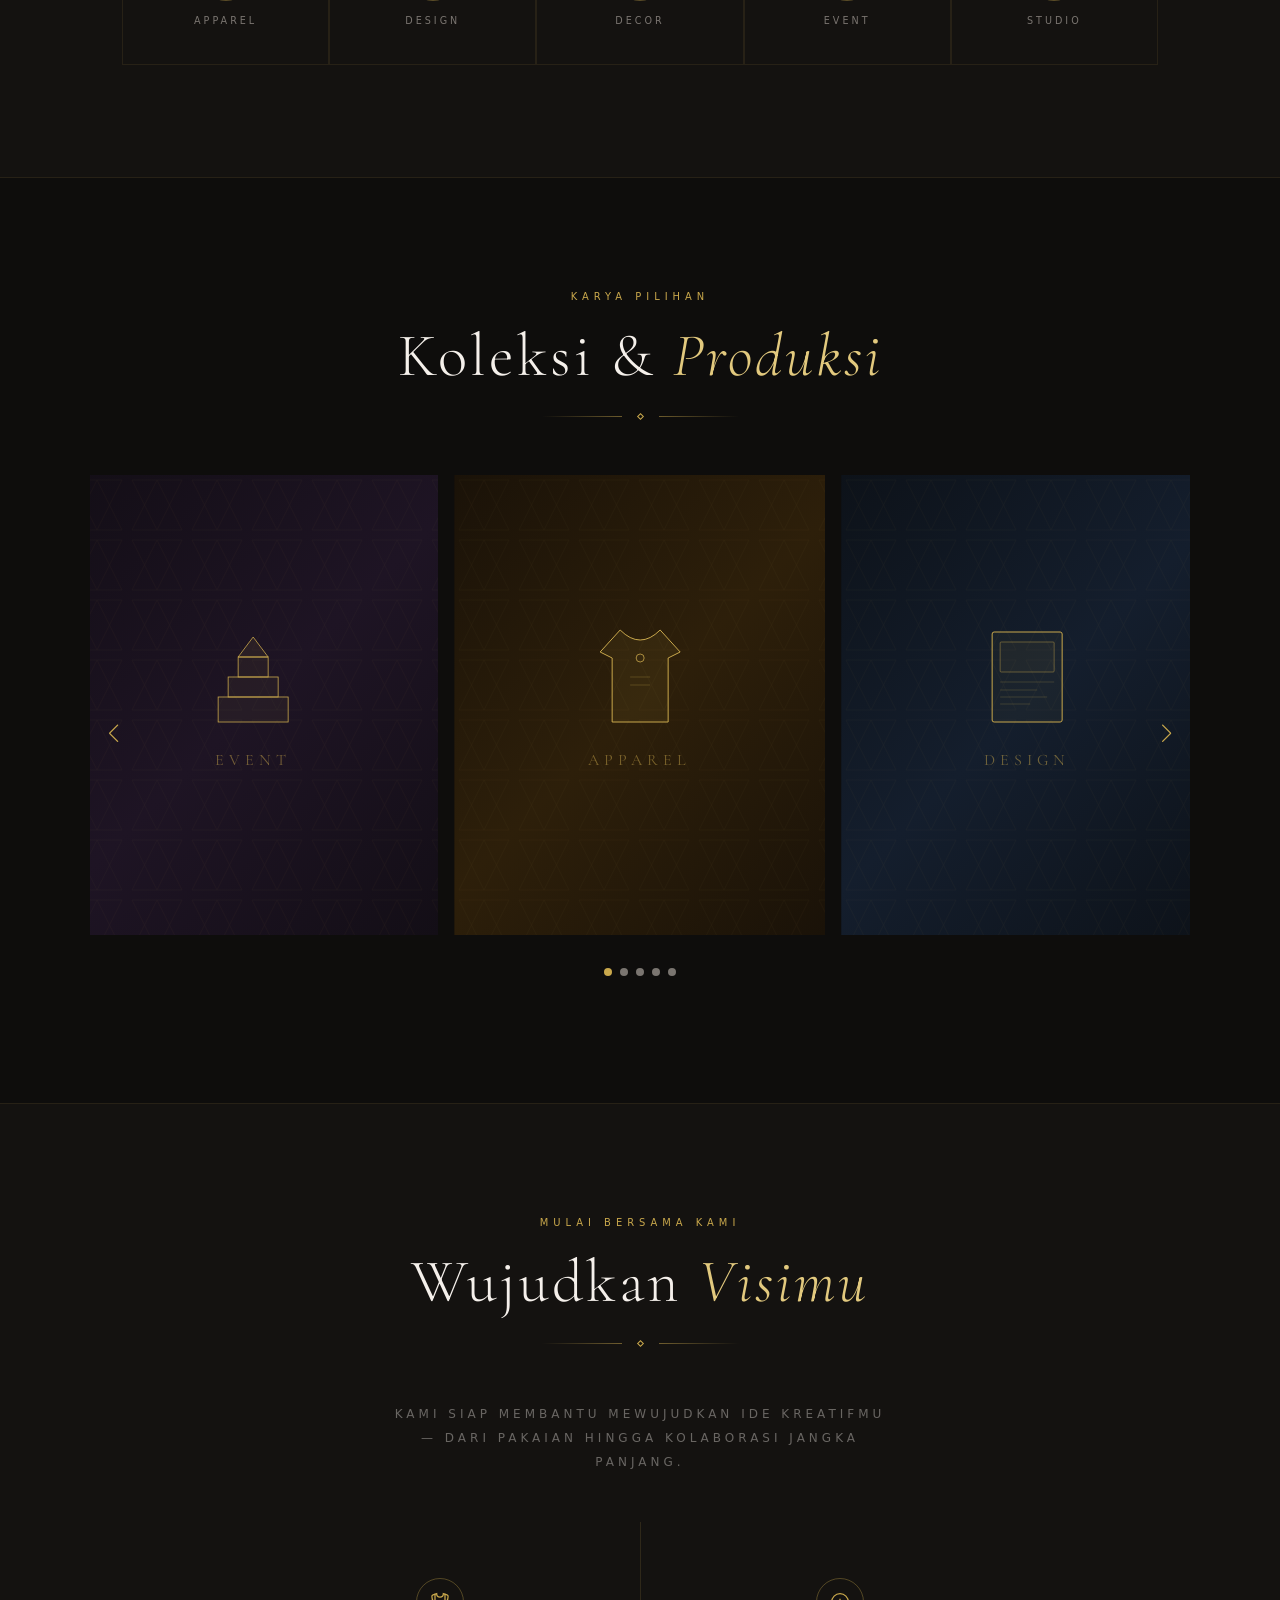
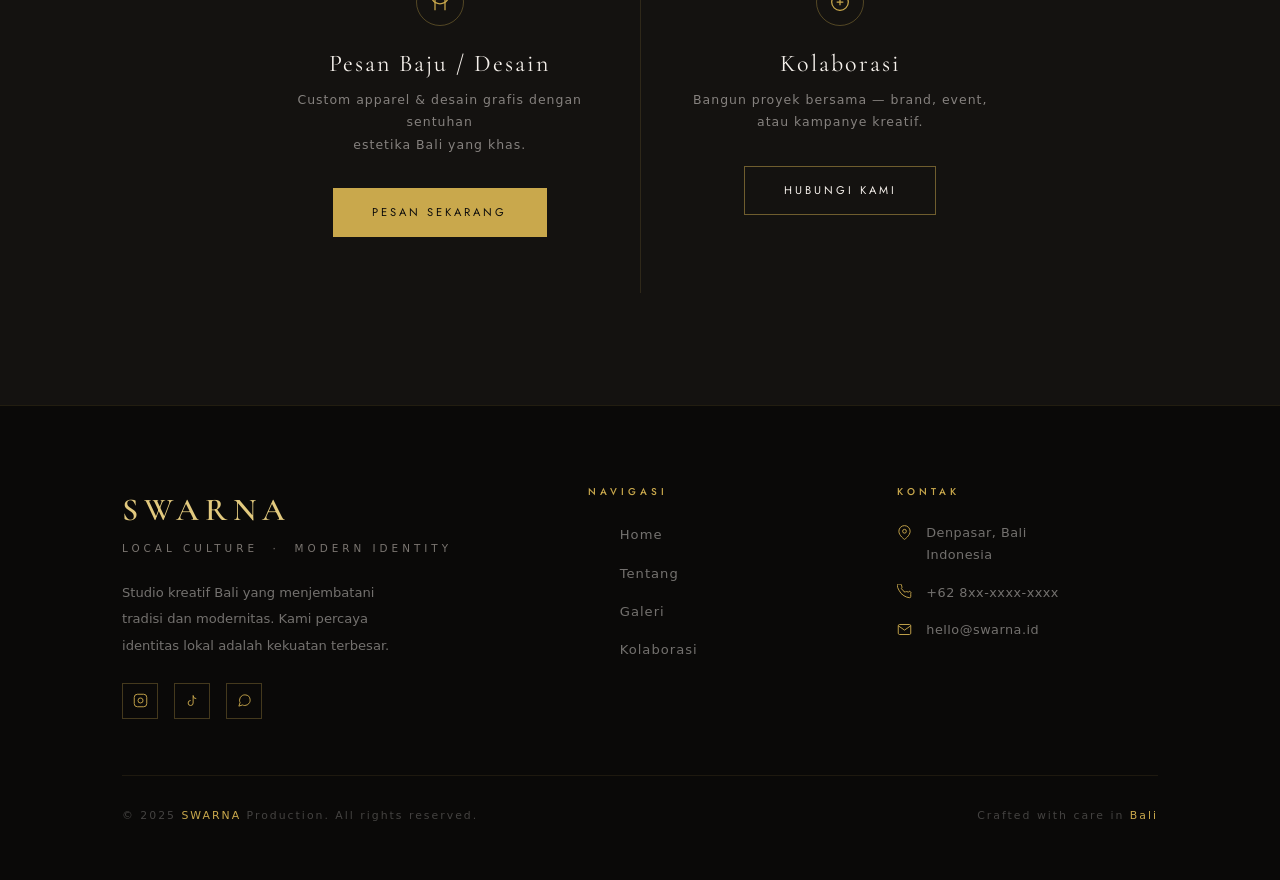
==== commit 98baad97: "swarna 2.0" ====
--- a/index.html
+++ b/index.html
@@ -1,208 +1,349 @@
 <!DOCTYPE html>
-<html lang="en">
+<html lang="id">
 <head>
- <meta charset="UTF-8">
- <meta name="viewport" content="width=device-width, initial-scale=1.0">
- <title>Utama</title>
- <link rel="stylesheet" href="style.css">
- <link rel="stylesheet" href="bootstrap-5.0.2-dist/css/bootstrap.min.css">
- <link rel="stylesheet" href="fontawesome-free-6.4.2-web/css/all.min.css">
- <link rel="icon" href="img/SWARNA-logo no1.png" type="image/png" />
+  <meta charset="UTF-8" />
+  <meta name="viewport" content="width=device-width, initial-scale=1.0" />
+  <title>SWARNA Production</title>
+  <link href="https://fonts.googleapis.com/css2?family=Cormorant+Garamond:ital,wght@0,300;0,400;0,600;0,700;1,300;1,400&family=Jost:wght@200;300;400;500&display=swap" rel="stylesheet" />
+  <link rel="stylesheet" href="https://cdn.jsdelivr.net/npm/swiper@11/swiper-bundle.min.css" />
+  <link rel="stylesheet" href="style.css">
+  <link rel="stylesheet" href="bootstrap-5.0.2-dist/css/bootstrap.min.css">
 </head>
 <body>
-<!-- Main Navbar -->
-<nav class="navbar navbar-expand-lg navbar-light fixed-top shadow-sm border-bottom" style="z-index: 999; background-color: #f2f2f2;" id="mainNavbar">
-  <div class="container">
-    <a class="navbar-brand d-flex align-items-center" href="#">
-      <img src="img/SWARNA-logo no1.png" alt="Logo SWARNA" width="40" height="40" class="me-2">
-      <div>
-        <h1 class="h5 mb-0 text-dark">SWARNA</h1>
-        <small class="text-muted">Ragam Gaya, Satu Makna</small>
-      </div>
-    </a>
-    <button class="navbar-toggler" type="button" data-bs-toggle="collapse" data-bs-target="#navbarNav">
-      <span class="navbar-toggler-icon"></span>
-    </button>
-    <div class="collapse navbar-collapse justify-content-end" id="navbarNav">
-  <ul class="navbar-nav me-3">
-    <li class="nav-item"><a class="nav-link active text-dark" href="#">Beranda</a></li>
-    <li class="nav-item"><a class="nav-link text-dark" href="#tentang">Tentang</a></li>
-    <li class="nav-item dropdown">
-      <a class="nav-link dropdown-toggle text-dark" href="#produk" id="produkDropdown" role="button" data-bs-toggle="dropdown" aria-expanded="false">
-        Produk
-      </a>
-      <ul class="dropdown-menu" aria-labelledby="produkDropdown">
-        <li><a class="dropdown-item" href="#produk">Semua Produk</a></li>
-        <li><a class="dropdown-item" href="#">Special Edition</a></li>
-        <li><a class="dropdown-item" href="#">Tote Bag</a></li>
-        <li><a class="dropdown-item" href="#">Aksesori</a></li>
-      </ul>
-    </li>
-    <li class="nav-item"><a class="nav-link text-dark" href="#contact">Kontak</a></li>
+
+<!-- ════════════ NAVBAR ════════════ -->
+<nav id="navbar">
+<a class="nav-brand" href="#">
+  <img src="img/SWARNA-removebg-preview.png" alt="Swarna Logo" 
+       style="width:42px;height:42px;object-fit:contain;">
+  <span class="brand-name">SWARNA</span>
+</a>
+
+  <button class="nav-toggle" id="navToggle" aria-label="Menu">
+    <span></span><span></span><span></span>
+  </button>
+
+  <ul class="nav-links" id="navLinks">
+    <li><a href="#hero">Home</a></li>
+    <li><a href="#about">About</a></li>
+    <li><a href="#gallery">Galeri</a></li>
+    <li><a href="#cta">Kontak</a></li>
   </ul>
-
-  <!-- FORM SEARCH -->
-  <form class="d-flex" role="search" action="#" method="GET">
-    <input class="form-control me-2" type="search" placeholder="Cari produk..." aria-label="Search">
-    <button class="btn btn-outline-dark" type="submit"><i class="fas fa-search"></i></button>
-  </form>
-</div>
-  </div>
 </nav>
 
- <!-- Section Homepage Modern -->
- <section id="homepage" class="d-flex align-items-center py-5 ">
-  <div class="container">
-   <div class="row align-items-center">
-    <!-- Teks -->
-    <div class="col-md-6 mb-4 mb-md-0 text-center text-md-start">
-     <h1 class="display-5 fw-bold" style="color: #B3944F;">RAGAM GAYA</h1>
-     <h2 class="display-6 fw-bold text-dark">SATU MAKNA</h2>
-     <p class="mt-4 lead">
-      SWARNA adalah perwujudan dari ragam itu. Sebuah wujud yang merayakan warna-warni budaya dalam balutan modernitas anak muda.
-     </p>
-<a href="#produk" class="custom-btn">
-  Lihat Produk <i class="fas fa-arrow-right"></i>
-</a>
-
-
-    </div>
-
-    <!-- Gambar -->
-    <div class="col-md-6 text-center">
-     <img src="img/SWARNA-removebg-preview.png" alt="Gambar Hero" class="img-fluid">
-    </div>
-   </div>
-  </div>
- </section>
- <section id="tentang" class="tentang-index py-5">
-  <div class="container">
-    <div class="row align-items-center">
-      <div class="col-lg-6 mb-4 mb-lg-0">
-        <img src="img/logo.png" alt="Ilustrasi SWARNA" class="img-fluid rounded shadow-sm">
-      </div>
-      <div class="col-lg-6" id="tentang">
-        <h2 class="fw-bold text-dark mb-3"> <span style="color: #B3944F;">TENTANG </span>SWARNA</h2>
-        <p class="fs-5 text-muted">
-          <span class="text-dark fw-semibold">SWARNA</span> adalah representasi dari <span class=fw-semibold">modernitas</span> yang berpadu dengan
-          <span class="fw-semibold">akar budaya</span>. Nama kami terinspirasi dari kata <em>“sewarna”</em> — lambang kekompakan, dan
-          <em>“swarna”</em> — yang berarti emas, simbol keunikan setiap karya kami.
-        </p>
-        <p class="fs-5 text-muted">
-          Kami percaya bahwa <span class="fw-semibold text-dark">fashion</span> adalah identitas. Setiap desain kami membawa nilai, cerita, dan karakter yang membuat kamu tampil percaya diri sekaligus bangga dengan asal usulmu.
-        </p>
-        <blockquote class="blockquote mt-4 ps-3 border-start border-3 border-dark">
-          <p class="mb-0 fst-italic text-dark">"Budaya bukanlah masa lalu, melainkan cara kita melangkah ke masa depan."</p>
-          <footer class="blockquote-footer mt-1">Tim SWARNA</footer>
-        </blockquote>
-      </div>
-    </div>
+
+<!-- ════════════ HERO ════════════ -->
+<section id="hero">
+  <div class="hero-parallax" id="heroBg"></div>
+  <div class="hero-overlay"></div>
+
+  <div class="hero-body">
+    <p class="hero-eyebrow">Bali &nbsp;·&nbsp; Indonesia</p>
+
+    <h1 class="hero-title">
+      SWARNA
+      <strong>Production</strong>
+    </h1>
+
+
+    <div class="hero-divider"><span class="diamond"></span></div>
+
+    <div class="hero-cta">
+      <a href="#about" class="btn-gold">Kenali Swarna</a>
+      <a href="divisi.html" class="btn-outline">Divisi Swarna</a>
+    </div>
+  </div>
+
+  <div class="scroll-hint">
+    <div class="line"></div>
+    <span>Scroll</span>
   </div>
 </section>
-<section id="produk" class="produk-index py-5">
-  <div class="container">
-    <h2 class="fw-bold text-dark mb-4 text-center"> <span style="color: #B3944F;">PRODUK</span> SWARNA</h2>
-    <p class="text-center text-muted fs-5 mb-5">
-      Koleksi modern dengan sentuhan budaya lokal. Tampilkan identitasmu dengan gaya.
+
+
+<!-- ════════════ ABOUT ════════════ -->
+<section id="about">
+  <div class="section-inner">
+
+    <p class="section-label reveal">Tentang Kami</p>
+    <h2 class="section-title reveal reveal-delay-1">
+      Warisan <em>Budaya,</em><br>Estetika Modern
+    </h2>
+    <div class="section-divider reveal reveal-delay-2"><span class="dot"></span></div>
+
+    <p class="about-desc reveal reveal-delay-3">
+      SWARNA adalah studio kreatif berbasis di Bali yang mengangkat identitas budaya lokal ke dalam desain kontemporer. Setiap karya adalah perpaduan antara kearifan tradisional dan visi yang menatap masa depan.
     </p>
 
-    <!-- Horizontal Scroll Wrapper -->
-    <div class="produk-scroll-container d-flex overflow-auto gap-4 pb-3 px-1">
-
-      <!-- Produk Card 1 -->
-      <div class="produk-card flex-shrink-0 shadow rounded">
-        <img src="img/model 1.png" alt="Kaos Etnik Casual" class="img-fluid rounded-top">
-        <div class="p-3">
-          <h5 class="text-dark">Kaos Etnik Casual</h5>
-          <p class="small text-muted">Gaya modern dengan sentuhan etnik yang kuat.</p>
-        </div>
-      </div>
-      <div class="produk-card flex-shrink-0 shadow rounded">
-        <img src="img/model 1.png" alt="Kaos Etnik Casual" class="img-fluid rounded-top">
-        <div class="p-3">
-          <h5 class="text-dark">Kaos Etnik Casual</h5>
-          <p class="small text-muted">Gaya modern dengan sentuhan etnik yang kuat.</p>
-        </div>
-      </div>
-      <div class="produk-card flex-shrink-0 shadow rounded">
-        <img src="img/model 1.png" alt="Kaos Etnik Casual" class="img-fluid rounded-top">
-        <div class="p-3">
-          <h5 class="text-dark">Kaos Etnik Casual</h5>
-          <p class="small text-muted">Gaya modern dengan sentuhan etnik yang kuat.</p>
-        </div>
-      </div>
-
-      <!-- Produk Card 2 -->
-      <div class="produk-card flex-shrink-0 shadow rounded">
-        <img src="img/model 1.png" alt="Kaos Etnik Casual" class="img-fluid rounded-top">
-        <div class="p-3">
-          <h5 class="text-dark">Tote Bag Swarna</h5>
-          <p class="small text-muted">Praktis, stylish, dan sarat karakter lokal.</p>
-        </div>
-      </div>
-
-      <!-- Produk Card 3 -->
-      <div class="produk-card flex-shrink-0 shadow rounded">
-         <img src="img/model 1.png" alt="Kaos Etnik Casual" class="img-fluid rounded-top">
-        <div class="p-3">
-          <h5 class="text-dark">Ganci & Stiker</h5>
-          <p class="small text-muted">Detail kecil yang menunjukan siapa kamu.</p>
-        </div>
-      </div>
-
-      <!-- Tambahkan lebih banyak produk jika perlu -->
-
-    </div>
-
-    <!-- Tombol -->
-    <div class="text-center mt-4">
-      <a href="produk.html" class="custom-btn px-4 py-2">TAMPILKAN LEBIH BANYAK</a>
-    </div>
+    <!-- Bali ornament -->
+    <div class="bali-ornament reveal">
+      <svg viewBox="0 0 240 30" fill="none" xmlns="http://www.w3.org/2000/svg">
+        <line x1="0" y1="15" x2="80" y2="15" stroke="#c9a84c" stroke-width=".7"/>
+        <polygon points="120,3 130,15 120,27 110,15" stroke="#c9a84c" stroke-width=".7" fill="none"/>
+        <polygon points="120,7 126,15 120,23 114,15" fill="#c9a84c" opacity=".25"/>
+        <line x1="160" y1="15" x2="240" y2="15" stroke="#c9a84c" stroke-width=".7"/>
+        <circle cx="90" cy="15" r="2" fill="#c9a84c" opacity=".5"/>
+        <circle cx="150" cy="15" r="2" fill="#c9a84c" opacity=".5"/>
+        <circle cx="96" cy="15" r="1" fill="#c9a84c" opacity=".3"/>
+        <circle cx="144" cy="15" r="1" fill="#c9a84c" opacity=".3"/>
+      </svg>
+    </div>
+
+    <!-- Brand logos row -->
+    <div class="brand-logos" style="margin-top:3.5rem">
+
+      <div class="brand-logo-item reveal">
+        <div class="logo-mark">SW</div>
+        <span class="logo-name">Apparel</span>
+      </div>
+      <div class="brand-logo-item reveal reveal-delay-1">
+        <div class="logo-mark">SW</div>
+        <span class="logo-name">Design</span>
+      </div>
+      <div class="brand-logo-item reveal reveal-delay-2">
+        <div class="logo-mark">SW</div>
+        <span class="logo-name">Decor</span>
+      </div>
+      <div class="brand-logo-item reveal reveal-delay-3">
+        <div class="logo-mark">SW</div>
+        <span class="logo-name">Event</span>
+      </div>
+      <div class="brand-logo-item reveal reveal-delay-3">
+        <div class="logo-mark">SW</div>
+        <span class="logo-name">Studio</span>
+      </div>
+
+    </div>
+
   </div>
 </section>
-<section id="contact" class="contact-index py-5 bg-white">
- <div class="container">
-  <div class="row justify-content-center align-items-center">
-   <div class="col-md-5 mb-4">
-    <h2 class="fw-bold text-dark">Kontak Kami</h2>
-    <p class="text-muted">Untuk informasi lebih lanjut, silakan hubungi kami:</p>
-    <ul class="list-unstyled text-muted">
-     <li><i class="fas fa-envelope me-2 text-dark"></i> swarnacompany0@gmail.com</li>
-     <li><i class="fas fa-phone me-2 text-dark"></i> 0878-5009-0423</li>
-    </ul>
-   </div>
-   <div class="col-md-7">
-    <form action="#" class="shadow p-4 rounded bg-light">
-     <div class="mb-3">
-      <label for="name" class="form-label">Nama</label>
-      <input type="text" id="name" name="name" class="form-control" placeholder="Masukkan Nama Anda">
-     </div>
-     <div class="mb-3">
-      <label for="message" class="form-label">Pesan</label>
-      <textarea id="message" name="message" class="form-control" rows="4" placeholder="Tulis Pesan Anda"></textarea>
-     </div>
-     <button type="submit" class="custom-btn fw-semibold" style="border: none;">Kirim Pesan</button>
-    </form>
-   </div>
-  </div>
- </div>
+
+
+<!-- ════════════ GALLERY ════════════ -->
+<section id="gallery">
+  <div class="section-inner">
+    <p class="section-label reveal">Karya Pilihan</p>
+    <h2 class="section-title reveal reveal-delay-1">
+      Koleksi &amp; <em>Produksi</em>
+    </h2>
+    <div class="section-divider reveal reveal-delay-2"><span class="dot"></span></div>
+  </div>
+
+  <div class="swiper reveal" style="max-width:1100px;margin:0 auto;padding:0 1rem;">
+    <div class="swiper-wrapper">
+
+      <!-- SLIDE 1 – Apparel Mockup -->
+      <div class="swiper-slide">
+        <div class="slide-bg-1 slide-placeholder" style="position:relative;height:100%">
+          <div class="slide-pattern"></div>
+          <div style="text-align:center;z-index:2;position:relative;">
+            <!-- Shirt silhouette SVG -->
+            <svg width="100" height="110" viewBox="0 0 100 110" fill="none" xmlns="http://www.w3.org/2000/svg" style="display:block;margin:0 auto 1rem">
+              <path d="M30 8 L10 30 L22 36 L22 100 L78 100 L78 36 L90 30 L70 8 Q60 18 50 18 Q40 18 30 8Z" stroke="#c9a84c" stroke-width="1" fill="rgba(201,168,76,.07)"/>
+              <line x1="40" y1="55" x2="60" y2="55" stroke="#c9a84c" stroke-width=".5" opacity=".5"/>
+              <line x1="40" y1="63" x2="60" y2="63" stroke="#c9a84c" stroke-width=".5" opacity=".5"/>
+              <circle cx="50" cy="36" r="4" stroke="#c9a84c" stroke-width=".8" fill="none"/>
+            </svg>
+            <p style="font-family:'Cormorant Garamond',serif;font-size:1rem;letter-spacing:5px;color:rgba(201,168,76,.5)">APPAREL</p>
+          </div>
+        </div>
+        <div class="slide-overlay"><span class="slide-label">Apparel Collection</span></div>
+      </div>
+
+      <!-- SLIDE 2 – Design Mockup -->
+      <div class="swiper-slide">
+        <div class="slide-bg-2 slide-placeholder" style="position:relative;height:100%">
+          <div class="slide-pattern"></div>
+          <div style="text-align:center;z-index:2;position:relative;">
+            <svg width="90" height="110" viewBox="0 0 90 110" fill="none" xmlns="http://www.w3.org/2000/svg" style="display:block;margin:0 auto 1rem">
+              <rect x="10" y="10" width="70" height="90" rx="2" stroke="#c9a84c" stroke-width="1" fill="rgba(201,168,76,.04)"/>
+              <rect x="18" y="20" width="54" height="30" rx="1" stroke="#c9a84c" stroke-width=".6" fill="rgba(201,168,76,.06)" opacity=".7"/>
+              <line x1="18" y1="60" x2="72" y2="60" stroke="#c9a84c" stroke-width=".5" opacity=".4"/>
+              <line x1="18" y1="68" x2="55" y2="68" stroke="#c9a84c" stroke-width=".5" opacity=".4"/>
+              <line x1="18" y1="75" x2="65" y2="75" stroke="#c9a84c" stroke-width=".5" opacity=".4"/>
+              <line x1="18" y1="82" x2="48" y2="82" stroke="#c9a84c" stroke-width=".5" opacity=".4"/>
+            </svg>
+            <p style="font-family:'Cormorant Garamond',serif;font-size:1rem;letter-spacing:5px;color:rgba(201,168,76,.5)">DESIGN</p>
+          </div>
+        </div>
+        <div class="slide-overlay"><span class="slide-label">Graphic Design</span></div>
+      </div>
+
+      <!-- SLIDE 3 – Decor -->
+      <div class="swiper-slide">
+        <div class="slide-bg-3 slide-placeholder" style="position:relative;height:100%">
+          <div class="slide-pattern"></div>
+          <div style="text-align:center;z-index:2;position:relative;">
+            <svg width="100" height="110" viewBox="0 0 100 110" fill="none" xmlns="http://www.w3.org/2000/svg" style="display:block;margin:0 auto 1rem">
+              <!-- Vase / decor shape -->
+              <path d="M35 90 Q25 70 28 50 Q30 30 50 25 Q70 30 72 50 Q75 70 65 90Z" stroke="#c9a84c" stroke-width="1" fill="rgba(201,168,76,.06)"/>
+              <line x1="30" y1="90" x2="70" y2="90" stroke="#c9a84c" stroke-width="1"/>
+              <!-- Leaf -->
+              <path d="M50 25 Q60 10 70 15 Q65 25 50 25Z" stroke="#c9a84c" stroke-width=".8" fill="rgba(201,168,76,.08)" opacity=".8"/>
+              <line x1="50" y1="25" x2="62" y2="13" stroke="#c9a84c" stroke-width=".5" opacity=".4"/>
+            </svg>
+            <p style="font-family:'Cormorant Garamond',serif;font-size:1rem;letter-spacing:5px;color:rgba(201,168,76,.5)">DECOR</p>
+          </div>
+        </div>
+        <div class="slide-overlay"><span class="slide-label">Dekorasi Interior</span></div>
+      </div>
+
+      <!-- SLIDE 4 – Mockup Product -->
+      <div class="swiper-slide">
+        <div class="slide-bg-4 slide-placeholder" style="position:relative;height:100%">
+          <div class="slide-pattern"></div>
+          <div style="text-align:center;z-index:2;position:relative;">
+            <svg width="110" height="100" viewBox="0 0 110 100" fill="none" xmlns="http://www.w3.org/2000/svg" style="display:block;margin:0 auto 1rem">
+              <!-- Bag mockup -->
+              <rect x="20" y="35" width="70" height="55" rx="3" stroke="#c9a84c" stroke-width="1" fill="rgba(201,168,76,.05)"/>
+              <path d="M38 35 Q38 18 55 18 Q72 18 72 35" stroke="#c9a84c" stroke-width="1" fill="none"/>
+              <rect x="46" y="54" width="18" height="14" rx="1" stroke="#c9a84c" stroke-width=".7" fill="rgba(201,168,76,.1)"/>
+              <circle cx="55" cy="61" r="2" fill="#c9a84c" opacity=".4"/>
+            </svg>
+            <p style="font-family:'Cormorant Garamond',serif;font-size:1rem;letter-spacing:5px;color:rgba(201,168,76,.5)">PRODUK</p>
+          </div>
+        </div>
+        <div class="slide-overlay"><span class="slide-label">Product Mockup</span></div>
+      </div>
+
+      <!-- SLIDE 5 – Event / Cultural -->
+      <div class="swiper-slide">
+        <div class="slide-bg-5 slide-placeholder" style="position:relative;height:100%">
+          <div class="slide-pattern"></div>
+          <div style="text-align:center;z-index:2;position:relative;">
+            <svg width="100" height="110" viewBox="0 0 100 110" fill="none" xmlns="http://www.w3.org/2000/svg" style="display:block;margin:0 auto 1rem">
+              <!-- Temple / stage shape minimal -->
+              <rect x="15" y="75" width="70" height="25" stroke="#c9a84c" stroke-width=".8" fill="rgba(201,168,76,.05)"/>
+              <rect x="25" y="55" width="50" height="20" stroke="#c9a84c" stroke-width=".8" fill="rgba(201,168,76,.05)"/>
+              <rect x="35" y="35" width="30" height="20" stroke="#c9a84c" stroke-width=".8" fill="rgba(201,168,76,.06)"/>
+              <polygon points="50,15 65,35 35,35" stroke="#c9a84c" stroke-width=".8" fill="rgba(201,168,76,.08)"/>
+            </svg>
+            <p style="font-family:'Cormorant Garamond',serif;font-size:1rem;letter-spacing:5px;color:rgba(201,168,76,.5)">EVENT</p>
+          </div>
+        </div>
+        <div class="slide-overlay"><span class="slide-label">Event &amp; Budaya</span></div>
+      </div>
+
+    </div><!-- /swiper-wrapper -->
+
+    <div class="swiper-button-prev"></div>
+    <div class="swiper-button-next"></div>
+    <div class="swiper-pagination"></div>
+  </div>
 </section>
-<footer class="bg-dark text-light py-4 mt-5">
- <div class="container text-center">
-  <img src="img/SWARNA-logo no1.png" alt="Logo SWARNA" width="50" class="mb-2">
-  <h5 class="mb-2">SWARNA</h5>
-  <p class="mb-3 text-muted">Ragam Gaya, Satu Makna</p>
-  <div class="mb-3">
-   <a href="#" class="text-light me-3"><i class="fab fa-instagram"></i></a>
-   <a href="#" class="text-light me-3"><i class="fab fa-whatsapp"></i></a>
-   <a href="#" class="text-light"><i class="fab fa-tiktok"></i></a>
-  </div>
-  <p class="text-muted small mb-0">&copy; 2025 SWARNA. All rights reserved.</p>
- </div>
+
+
+<!-- ════════════ CTA ════════════ -->
+<section id="cta">
+  <div class="section-inner">
+    <p class="section-label reveal">Mulai Bersama Kami</p>
+    <h2 class="section-title reveal reveal-delay-1">
+      Wujudkan <em>Visimu</em>
+    </h2>
+    <div class="section-divider reveal reveal-delay-2"><span class="dot"></span></div>
+    <p class="cta-tagline reveal reveal-delay-3">
+      Kami siap membantu mewujudkan ide kreatifmu — dari pakaian hingga kolaborasi jangka panjang.
+    </p>
+
+    <div class="cta-grid reveal">
+
+      <!-- CTA 1 -->
+      <div class="cta-card">
+        <div class="cta-icon">
+          <svg viewBox="0 0 24 24"><path d="M20.38 3.46L16 2a4 4 0 01-8 0L3.62 3.46a2 2 0 00-1.34 2.23l.58 3.57a11 11 0 0018.28 0l.58-3.57a2 2 0 00-1.34-2.23z"/><path d="M6 2v20M18 2v20"/></svg>
+        </div>
+        <h3>Pesan Baju / Desain</h3>
+        <p>Custom apparel &amp; desain grafis dengan sentuhan<br>estetika Bali yang khas.</p>
+        <a href="https://wa.me/628xxxxxxxxxx?text=Halo%20SWARNA%2C%20saya%20ingin%20pesan%20baju%2Fdesain" class="btn-gold" target="_blank">Pesan Sekarang</a>
+      </div>
+
+      <!-- CTA 2 -->
+      <div class="cta-card">
+        <div class="cta-icon">
+          <svg viewBox="0 0 24 24"><circle cx="12" cy="12" r="10"/><path d="M8 12h8M12 8v8"/></svg>
+        </div>
+        <h3>Kolaborasi</h3>
+        <p>Bangun proyek bersama — brand, event,<br>atau kampanye kreatif.</p>
+        <a href="mailto:hello@swarna.id" class="btn-outline">Hubungi Kami</a>
+      </div>
+
+    </div>
+  </div>
+</section>
+
+
+<!-- ════════════ FOOTER ════════════ -->
+<footer id="footer">
+  <div class="footer-inner">
+
+    <div class="footer-top">
+
+      <!-- Brand col -->
+      <div class="footer-brand">
+        <span class="brand-name">SWARNA</span>
+        <span class="brand-tagline">Local Culture &nbsp;·&nbsp; Modern Identity</span>
+        <p>Studio kreatif Bali yang menjembatani tradisi dan modernitas. Kami percaya identitas lokal adalah kekuatan terbesar.</p>
+        <div class="social-row">
+          <!-- Instagram -->
+          <a href="#" class="social-btn" aria-label="Instagram">
+            <svg viewBox="0 0 24 24"><rect x="2" y="2" width="20" height="20" rx="5" ry="5"/><path d="M16 11.37A4 4 0 1112.63 8 4 4 0 0116 11.37z"/><line x1="17.5" y1="6.5" x2="17.51" y2="6.5"/></svg>
+          </a>
+          <!-- TikTok-like -->
+          <a href="#" class="social-btn" aria-label="TikTok">
+            <svg viewBox="0 0 24 24"><path d="M9 12a4 4 0 104 4V4a5 5 0 005 5"/></svg>
+          </a>
+          <!-- WhatsApp -->
+          <a href="#" class="social-btn" aria-label="WhatsApp">
+            <svg viewBox="0 0 24 24"><path d="M21 11.5a8.38 8.38 0 01-.9 3.8 8.5 8.5 0 01-7.6 4.7 8.38 8.38 0 01-3.8-.9L3 21l1.9-5.7a8.38 8.38 0 01-.9-3.8 8.5 8.5 0 014.7-7.6 8.38 8.38 0 013.8-.9h.5a8.48 8.48 0 018 8v.5z"/></svg>
+          </a>
+        </div>
+      </div>
+
+      <!-- Nav col -->
+      <div class="footer-col">
+        <h4>Navigasi</h4>
+        <ul>
+          <li><a href="#hero">Home</a></li>
+          <li><a href="#about">Tentang</a></li>
+          <li><a href="#gallery">Galeri</a></li>
+          <li><a href="#cta">Kolaborasi</a></li>
+        </ul>
+      </div>
+
+      <!-- Contact col -->
+      <div class="footer-col">
+        <h4>Kontak</h4>
+        <div class="footer-contact-item">
+          <svg viewBox="0 0 24 24"><path d="M21 10c0 7-9 13-9 13S3 17 3 10a9 9 0 0118 0z"/><circle cx="12" cy="10" r="3"/></svg>
+          <span>Denpasar, Bali<br>Indonesia</span>
+        </div>
+        <div class="footer-contact-item">
+          <svg viewBox="0 0 24 24"><path d="M22 16.92v3a2 2 0 01-2.18 2 19.79 19.79 0 01-8.63-3.07A19.5 19.5 0 013.07 9.8 19.79 19.79 0 01.1 1.2 2 2 0 012.11 0h3a2 2 0 012 1.72c.127.96.361 1.903.7 2.81a2 2 0 01-.45 2.11L6.91 7.09a16 16 0 006 6l.46-.46a2 2 0 012.11-.45c.907.339 1.85.573 2.81.7A2 2 0 0122 14.92v2z"/></svg>
+          <span>+62 8xx-xxxx-xxxx</span>
+        </div>
+        <div class="footer-contact-item">
+          <svg viewBox="0 0 24 24"><path d="M4 4h16c1.1 0 2 .9 2 2v12c0 1.1-.9 2-2 2H4c-1.1 0-2-.9-2-2V6c0-1.1.9-2 2-2z"/><polyline points="22,6 12,13 2,6"/></svg>
+          <span>hello@swarna.id</span>
+        </div>
+      </div>
+
+    </div><!-- /footer-top -->
+
+    <div class="footer-bottom">
+      <p>© 2025 <span class="gold-accent">SWARNA</span> Production. All rights reserved.</p>
+      <p>Crafted with care in <span class="gold-accent">Bali</span></p>
+    </div>
+
+  </div>
 </footer>
 
- <script src="script.js"></script>
- <script src="bootstrap-5.0.2-dist/js/bootstrap.min.js"></script>
- <script src="fontawesome-free-6.4.2-web/js/all.min.js"></script>
+
+<!-- ════════════ SCRIPTS ════════════ -->
+<script src="https://cdn.jsdelivr.net/npm/swiper@11/swiper-bundle.min.js"></script>
+<script src="bootstrap-5.0.2-dist/js/bootstrap.bundle.min.js"></script>
+<script src="script.js"></script>
+<script>
+</script>
+
 </body>
-</html>
+</html>
--- a/style.css
+++ b/style.css
@@ -1,171 +1,1324 @@
-* {
- margin: 0;
- padding: 0;
- box-sizing: border-box;
- font-family: 'Poppins', sans-serif;
- text-decoration: none;
- list-style: none;
-}
-
-body {
- line-height: 1.6;
-}
-
-.navbar-nav .nav-link {
- margin-right: 20px;
- color: #000 !important;
- font-weight: 500;
-}
-
-.navbar-nav .nav-link:hover {
- color: #666 !important;
-}
-
-.nav-btn {
- background-color: #000;
- color: white;
- border: none;
- padding: 8px 20px;
- border-radius: 5px;
- font-weight: 500;
- transition: background-color 0.3s ease;
-}
-
-.nav-btn:hover {
- background-color: #333;
-}
-
-#homepage {
- min-height: 100vh;
- display: flex;
- flex-direction: column;
- align-items: center;
- justify-content: center;
- text-align: center;
- padding: 2rem;
-padding-top: 80px !important;
-}
-
-#homepage img {
- max-width: 90%;
- height: auto;
- transition: transform 0.3s ease;
-}
-
-#homepage img:hover {
- transform: scale(1.03);
-}
-
-.custom-btn {
- display: inline-block;
- padding: 10px 20px;
- background-color: #B3944F;
- color: white;
- text-decoration: none;
- font-weight: bold;
- border-radius: 5px;
- transition: background-color 0.3s ease;
- margin-top: 1rem;
-}
-
-.custom-btn:hover {
- background-color: #ba9c60;
- color: white;
-}
-
-.tentang-brand {
- font-size: 2.5rem;
- text-align: center;
- margin: 2rem 0;
-}
-
-.produk-scroll-container {
- display: flex;
- overflow-x: auto;
- scroll-snap-type: x mandatory;
- -webkit-overflow-scrolling: touch;
- gap: 1rem;
- padding: 1rem;
-}
-
-.produk-card {
- width: 250px;
- scroll-snap-align: start;
- background-color: white;
- border-radius: 8px;
- box-shadow: 0 2px 8px rgba(0, 0, 0, 0.1);
- padding: 1rem;
- flex-shrink: 0;
- text-align: center;
-}
-
-.produk-card img {
- height: 200px;
- width: 100%;
- object-fit: cover;
- border-radius: 5px;
-}
-
-.carousel-caption {
- bottom: 20px;
-}
-
-.carousel-caption h5,
-.carousel-caption p {
- color: #fff;
-}
-
-.carousel-caption.bg-dark {
- background-color: rgba(0, 0, 0, 0.6);
- padding: 1rem;
- border-radius: 8px;
-}
-
-.contact-index ul li {
- margin-bottom: 0.5rem;
- font-size: 1.1rem;
-}
-
-.tentang-index p {
- padding: 0 1rem;
- text-align: center;
-}
-
-/* === MEDIA QUERIES === */
-
-/* Tablet */
-@media (min-width: 768px) {
- .tentang-brand {
-  font-size: 3rem;
- }
-
- .tentang-index p {
-  padding: 0 3rem;
- }
-
- .produk-card {
-  width: 300px;
- }
-}
-
-/* Desktop */
-@media (min-width: 1024px) {
- #homepage {
-  flex-direction: row;
-  text-align: left;
-  justify-content: space-between;
-  padding: 4rem 6rem;
- }
-
- #homepage img {
-  max-width: 45%;
- }
-
- .tentang-brand {
-  text-align: left;
- }
-
- .produk-scroll-container {
+
+    /* ─── RESET & ROOT ─── */
+    *, *::before, *::after { margin: 0; padding: 0; box-sizing: border-box; }
+
+    :root {
+      --black:   #0e0d0c;
+      --deep:    #141210;
+      --gold:    #c9a84c;
+      --gold-lt: #e2c97e;
+      --white:   #f5f0eb;
+      --grey:    #7a7570;
+      --grey-lt: #2a2825;
+      --font-display: 'Cormorant Garamond', serif;
+      --font-body:    'Jost', sans-serif;
+    }
+
+    html { scroll-behavior: smooth; }
+
+    body {
+      background: var(--black);
+      color: var(--white);
+      font-family: var(--font-body);
+      font-weight: 300;
+      overflow-x: hidden;
+    }
+
+    /* ─── ORNAMENT SVG ─── */
+    .ornament-line {
+      display: block;
+      margin: 0 auto;
+      width: 180px;
+      height: 24px;
+      opacity: .45;
+    }
+
+    /* ─── NAVBAR ─── */
+    nav {
+      position: fixed;
+      top: 0; left: 0; right: 0;
+      z-index: 999;
+      display: flex;
+      align-items: center;
+      justify-content: space-between;
+      padding: 1.1rem 3rem;
+      background: rgba(14,13,12,.72);
+      backdrop-filter: blur(14px);
+      border-bottom: 1px solid rgba(201,168,76,.18);
+      transition: background .3s;
+    }
+
+    .nav-brand {
+      display: flex;
+      align-items: center;
+      gap: .7rem;
+      text-decoration: none;
+    }
+
+
+    .nav-brand .brand-icon span {
+      font-family: var(--font-display);
+      color: var(--gold);
+      font-size: 1rem;
+      font-weight: 600;
+      letter-spacing: 1px;
+    }
+
+    .nav-brand .brand-name {
+      font-family: var(--font-display);
+      font-size: 1.3rem;
+      font-weight: 600;
+      letter-spacing: 4px;
+      color: var(--white);
+    }
+
+    .nav-links {
+      display: flex;
+      gap: 2.4rem;
+      list-style: none;
+    }
+
+    .nav-links a {
+      text-decoration: none;
+      font-family: var(--font-body);
+      font-size: .75rem;
+      font-weight: 400;
+      letter-spacing: 3px;
+      text-transform: uppercase;
+      color: rgba(245,240,235,.65);
+      transition: color .3s;
+    }
+
+    .nav-links a:hover { color: var(--gold); }
+
+    .nav-toggle {
+      display: none;
+      flex-direction: column;
+      gap: 5px;
+      cursor: pointer;
+      background: none;
+      border: none;
+    }
+
+    .nav-toggle span {
+      width: 24px; height: 1px;
+      background: var(--white);
+      display: block;
+      transition: .3s;
+    }
+
+    /* ─── HERO ─── */
+    #hero {
+      position: relative;
+      height: 100vh;
+      width: 100%;
+      display: flex;
+      align-items: center;
+      justify-content: center;
+      overflow: hidden;
+    }
+
+    .hero-parallax {
+      position: absolute;
+      inset: -10%;
+      background: url('img/Swarna-hero.png') center/cover no-repeat;
+      transform: translateY(0);
+      will-change: transform;
+    }
+
+    .hero-overlay {
+      position: absolute;
+      inset: 0;
+      background: linear-gradient(
+        to bottom,
+        rgba(14,13,12,.55) 0%,
+        rgba(14,13,12,.35) 45%,
+        rgba(14,13,12,.9) 100%
+      );
+    }
+
+    .hero-body {
+      position: relative;
+      z-index: 2;
+      text-align: center;
+      padding: 0 1.5rem;
+    }
+
+    .hero-eyebrow {
+      font-family: var(--font-body);
+      font-size: .65rem;
+      letter-spacing: 6px;
+      text-transform: uppercase;
+      color: var(--gold);
+      margin-bottom: 1.4rem;
+      opacity: 0;
+      animation: fadeUp .9s .2s forwards;
+    }
+
+    .hero-title {
+      font-family: var(--font-display);
+      font-size: clamp(3.2rem, 9vw, 8rem);
+      font-weight: 300;
+      letter-spacing: 12px;
+      line-height: 1;
+      color: var(--white);
+      text-transform: uppercase;
+      opacity: 0;
+      animation: fadeUp .9s .45s forwards;
+    }
+
+    .hero-title strong {
+      display: block;
+      font-weight: 600;
+      font-style: italic;
+      color: var(--gold-lt);
+      letter-spacing: 8px;
+      font-size: .52em;
+      margin-top: .35em;
+    }
+
+    .hero-subtitle {
+      font-size: .8rem;
+      letter-spacing: 4px;
+      text-transform: uppercase;
+      color: rgba(245,240,235,.55);
+      margin-top: 1.6rem;
+      opacity: 0;
+      animation: fadeUp .9s .7s forwards;
+    }
+
+    /* ornament divider inline hero */
+    .hero-divider {
+      display: flex;
+      align-items: center;
+      justify-content: center;
+      gap: 1rem;
+      margin: 2rem auto;
+      opacity: 0;
+      animation: fadeUp .9s .9s forwards;
+    }
+
+    .hero-divider::before,
+    .hero-divider::after {
+      content: '';
+      width: 60px; height: 1px;
+      background: linear-gradient(to right, transparent, var(--gold));
+    }
+
+    .hero-divider::after {
+      background: linear-gradient(to left, transparent, var(--gold));
+    }
+
+    .hero-divider .diamond {
+      width: 6px; height: 6px;
+      background: var(--gold);
+      transform: rotate(45deg);
+    }
+
+    .hero-cta {
+      display: flex;
+      gap: 1.2rem;
+      justify-content: center;
+      flex-wrap: wrap;
+      margin-top: .5rem;
+      opacity: 0;
+      animation: fadeUp .9s 1.1s forwards;
+    }
+
+    /* ─── BUTTONS ─── */
+    .btn-gold {
+      font-family: var(--font-body);
+      font-size: .7rem;
+      letter-spacing: 3px;
+      text-transform: uppercase;
+      text-decoration: none;
+      padding: .95rem 2.4rem;
+      border: 1px solid var(--gold);
+      color: var(--black);
+      background: var(--gold);
+      cursor: pointer;
+      transition: background .3s, color .3s, letter-spacing .3s;
+      display: inline-block;
+    }
+
+    .btn-gold:hover {
+      background: transparent;
+      color: var(--gold);
+      letter-spacing: 4px;
+    }
+
+    .btn-outline {
+      font-family: var(--font-body);
+      font-size: .7rem;
+      letter-spacing: 3px;
+      text-transform: uppercase;
+      text-decoration: none;
+      padding: .95rem 2.4rem;
+      border: 1px solid rgba(201,168,76,.5);
+      color: var(--white);
+      background: transparent;
+      cursor: pointer;
+      transition: border-color .3s, color .3s, letter-spacing .3s;
+      display: inline-block;
+    }
+
+    .btn-outline:hover {
+      border-color: var(--gold);
+      color: var(--gold);
+      letter-spacing: 4px;
+    }
+
+    /* ─── SCROLL INDICATOR ─── */
+    .scroll-hint {
+      position: absolute;
+      bottom: 2.5rem;
+      left: 50%;
+      transform: translateX(-50%);
+      z-index: 3;
+      display: flex;
+      flex-direction: column;
+      align-items: center;
+      gap: .5rem;
+      opacity: 0;
+      animation: fadeUp .9s 1.4s forwards;
+    }
+
+    .scroll-hint span {
+      font-size: .6rem;
+      letter-spacing: 3px;
+      color: var(--grey);
+      text-transform: uppercase;
+    }
+
+    .scroll-hint .line {
+      width: 1px; height: 48px;
+      background: linear-gradient(to bottom, var(--gold), transparent);
+      animation: scrollLine 1.8s ease-in-out infinite;
+    }
+
+    /* ─── SECTION COMMONS ─── */
+    section { padding: 7rem 0; }
+
+    .section-inner {
+      max-width: 1100px;
+      margin: 0 auto;
+      padding: 0 2rem;
+    }
+
+    .section-label {
+      font-size: .62rem;
+      letter-spacing: 5px;
+      text-transform: uppercase;
+      color: var(--gold);
+      text-align: center;
+      margin-bottom: 1rem;
+    }
+
+    .section-title {
+      font-family: var(--font-display);
+      font-size: clamp(2rem, 5vw, 3.8rem);
+      font-weight: 300;
+      text-align: center;
+      letter-spacing: 3px;
+      line-height: 1.15;
+      color: var(--white);
+      margin-bottom: 1rem;
+    }
+
+    .section-title em {
+      font-style: italic;
+      color: var(--gold-lt);
+    }
+
+    .section-divider {
+      display: flex;
+      align-items: center;
+      justify-content: center;
+      gap: 1rem;
+      margin: 1.5rem auto 3.5rem;
+    }
+
+    .section-divider::before,
+    .section-divider::after {
+      content: '';
+      width: 80px; height: 1px;
+      background: linear-gradient(to right, transparent, rgba(201,168,76,.5));
+    }
+
+    .section-divider::after {
+      background: linear-gradient(to left, transparent, rgba(201,168,76,.5));
+    }
+
+    .section-divider .dot {
+      width: 5px; height: 5px;
+      border: 1px solid var(--gold);
+      transform: rotate(45deg);
+    }
+
+    /* ─── ABOUT / BRAND LOGO SECTION ─── */
+    #about {
+      background: var(--deep);
+      border-top: 1px solid rgba(201,168,76,.1);
+      border-bottom: 1px solid rgba(201,168,76,.1);
+    }
+
+    .about-desc {
+      max-width: 640px;
+      margin: 0 auto 4.5rem;
+      text-align: center;
+      font-size: .9rem;
+      line-height: 2;
+      color: rgba(245,240,235,.6);
+      letter-spacing: .5px;
+    }
+
+    /* Brand logo row */
+    .brand-logos {
+      display: flex;
+      align-items: center;
+      justify-content: center;
+      flex-wrap: wrap;
+      gap: 0;
+    }
+
+    .brand-logo-item {
+      flex: 0 0 calc(100% / 5);
+      border: 1px solid rgba(201,168,76,.1);
+      padding: 2.2rem 1.5rem;
+      display: flex;
+      flex-direction: column;
+      align-items: center;
+      justify-content: center;
+      gap: .8rem;
+      transition: background .3s, border-color .3s;
+      cursor: default;
+    }
+
+    .brand-logo-item:hover {
+      background: rgba(201,168,76,.05);
+      border-color: rgba(201,168,76,.3);
+    }
+
+    .brand-logo-item .logo-mark {
+      width: 52px; height: 52px;
+      border: 1px solid rgba(201,168,76,.4);
+      border-radius: 50%;
+      display: flex;
+      align-items: center;
+      justify-content: center;
+      font-family: var(--font-display);
+      font-size: 1.3rem;
+      font-weight: 600;
+      color: var(--gold);
+      letter-spacing: 1px;
+      transition: border-color .3s, color .3s;
+    }
+
+    .brand-logo-item:hover .logo-mark {
+      border-color: var(--gold);
+    }
+
+    .brand-logo-item .logo-name {
+      font-size: .6rem;
+      letter-spacing: 3px;
+      text-transform: uppercase;
+      color: var(--grey);
+      transition: color .3s;
+    }
+
+    .brand-logo-item:hover .logo-name {
+      color: var(--gold-lt);
+    }
+
+    /* ─── GALLERY / SWIPER ─── */
+    #gallery { background: var(--black); }
+
+    .swiper {
+      width: 100%;
+      padding-bottom: 3.5rem !important;
+    }
+
+    .swiper-slide {
+      height: 460px;
+      overflow: hidden;
+      position: relative;
+    }
+
+    .swiper-slide .slide-img {
+      width: 100%;
+      height: 100%;
+      object-fit: cover;
+      transition: transform .6s ease;
+      display: block;
+    }
+
+    .swiper-slide:hover .slide-img {
+      transform: scale(1.04);
+    }
+
+    .slide-overlay {
+      position: absolute;
+      inset: 0;
+      background: linear-gradient(to top, rgba(14,13,12,.85) 0%, transparent 60%);
+      opacity: 0;
+      transition: opacity .4s;
+      display: flex;
+      align-items: flex-end;
+      padding: 2rem;
+    }
+
+    .swiper-slide:hover .slide-overlay {
+      opacity: 1;
+    }
+
+    .slide-label {
+      font-size: .65rem;
+      letter-spacing: 3px;
+      text-transform: uppercase;
+      color: var(--gold-lt);
+    }
+
+    /* Swiper nav custom */
+    .swiper-button-next,
+    .swiper-button-prev {
+      color: var(--gold) !important;
+    }
+
+    .swiper-button-next::after,
+    .swiper-button-prev::after {
+      font-size: 1.1rem !important;
+    }
+
+    .swiper-pagination-bullet {
+      background: var(--grey) !important;
+      opacity: 1 !important;
+    }
+
+    .swiper-pagination-bullet-active {
+      background: var(--gold) !important;
+    }
+
+    /* Slide placeholders (gradient bg when no real image) */
+    .slide-placeholder {
+      width: 100%;
+      height: 100%;
+      display: flex;
+      align-items: center;
+      justify-content: center;
+      font-family: var(--font-display);
+      font-size: 1.1rem;
+      letter-spacing: 4px;
+      color: rgba(201,168,76,.4);
+    }
+
+    .slide-bg-1 { background: linear-gradient(135deg, #1a1208 0%, #2d1f0a 50%, #1a1208 100%); }
+    .slide-bg-2 { background: linear-gradient(135deg, #0d1219 0%, #141e2d 50%, #0d1219 100%); }
+    .slide-bg-3 { background: linear-gradient(135deg, #12100e 0%, #221c14 50%, #12100e 100%); }
+    .slide-bg-4 { background: linear-gradient(135deg, #0e1210 0%, #16221a 50%, #0e1210 100%); }
+    .slide-bg-5 { background: linear-gradient(135deg, #130e16 0%, #1e1424 50%, #130e16 100%); }
+
+    /* Ornament pattern overlay on slides */
+    .slide-pattern {
+      position: absolute;
+      inset: 0;
+      opacity: .07;
+      background-image: url("data:image/svg+xml,%3Csvg width='60' height='60' viewBox='0 0 60 60' xmlns='http://www.w3.org/2000/svg'%3E%3Cg fill='none' stroke='%23c9a84c' stroke-width='.5'%3E%3Cpolygon points='30,5 55,55 5,55'/%3E%3Cpolygon points='30,55 5,5 55,5'/%3E%3C/g%3E%3C/svg%3E");
+      background-size: 60px 60px;
+    }
+
+    /* Gallery label icons */
+    .gallery-label-icon {
+      width: 40px; height: 40px;
+      border: 1px solid rgba(201,168,76,.3);
+      display: flex;
+      align-items: center;
+      justify-content: center;
+      margin: 0 auto 1.5rem;
+    }
+
+    .gallery-label-icon svg {
+      width: 18px; height: 18px;
+      stroke: var(--gold);
+      fill: none;
+      stroke-width: 1.5;
+    }
+
+    /* ─── CTA SECTION ─── */
+    #cta {
+      background: var(--deep);
+      border-top: 1px solid rgba(201,168,76,.1);
+      text-align: center;
+    }
+
+    .cta-tagline {
+      font-size: .75rem;
+      letter-spacing: 5px;
+      text-transform: uppercase;
+      color: rgba(245,240,235,.4);
+      margin-bottom: 3rem;
+      max-width: 500px;
+      margin-left: auto;
+      margin-right: auto;
+    }
+
+    .cta-grid {
+      display: grid;
+      grid-template-columns: 1fr 1fr;
+      gap: 1px;
+      max-width: 800px;
+      margin: 0 auto;
+      background: rgba(201,168,76,.15);
+    }
+
+    .cta-card {
+      background: var(--deep);
+      padding: 3.5rem 2.5rem;
+      text-align: center;
+      transition: background .3s;
+    }
+
+    .cta-card:hover {
+      background: rgba(201,168,76,.04);
+    }
+
+    .cta-card .cta-icon {
+      width: 48px; height: 48px;
+      border: 1px solid rgba(201,168,76,.35);
+      border-radius: 50%;
+      display: flex;
+      align-items: center;
+      justify-content: center;
+      margin: 0 auto 1.5rem;
+    }
+
+    .cta-card .cta-icon svg {
+      width: 20px; height: 20px;
+      stroke: var(--gold);
+      fill: none;
+      stroke-width: 1.5;
+    }
+
+    .cta-card h3 {
+      font-family: var(--font-display);
+      font-size: 1.5rem;
+      font-weight: 400;
+      color: var(--white);
+      letter-spacing: 2px;
+      margin-bottom: .6rem;
+    }
+
+    .cta-card p {
+      font-size: .78rem;
+      color: rgba(245,240,235,.5);
+      letter-spacing: 1px;
+      line-height: 1.8;
+      margin-bottom: 2rem;
+    }
+
+    /* ─── FOOTER ─── */
+    footer {
+      background: #0a0908;
+      border-top: 1px solid rgba(201,168,76,.12);
+      padding: 5rem 0 2.5rem;
+    }
+
+    .footer-inner {
+      max-width: 1100px;
+      margin: 0 auto;
+      padding: 0 2rem;
+    }
+
+    .footer-top {
+      display: grid;
+      grid-template-columns: 1.6fr 1fr 1fr;
+      gap: 3rem;
+      padding-bottom: 3.5rem;
+      border-bottom: 1px solid rgba(201,168,76,.1);
+    }
+
+    .footer-brand .brand-name {
+      font-family: var(--font-display);
+      font-size: 2rem;
+      font-weight: 600;
+      letter-spacing: 6px;
+      color: var(--gold-lt);
+      display: block;
+      margin-bottom: .4rem;
+    }
+
+    .footer-brand .brand-tagline {
+      font-size: .65rem;
+      letter-spacing: 4px;
+      text-transform: uppercase;
+      color: var(--grey);
+      display: block;
+      margin-bottom: 1.5rem;
+    }
+
+    .footer-brand p {
+      font-size: .82rem;
+      color: rgba(245,240,235,.45);
+      line-height: 2;
+      max-width: 280px;
+    }
+
+    .footer-col h4 {
+      font-family: var(--font-body);
+      font-size: .62rem;
+      letter-spacing: 4px;
+      text-transform: uppercase;
+      color: var(--gold);
+      margin-bottom: 1.5rem;
+    }
+
+    .footer-col ul {
+      list-style: none;
+      display: flex;
+      flex-direction: column;
+      gap: .9rem;
+    }
+
+    .footer-col ul li a {
+      text-decoration: none;
+      font-size: .82rem;
+      color: rgba(245,240,235,.45);
+      letter-spacing: 1px;
+      transition: color .3s;
+    }
+
+    .footer-col ul li a:hover { color: var(--gold-lt); }
+
+    .footer-contact-item {
+      display: flex;
+      align-items: flex-start;
+      gap: .9rem;
+      margin-bottom: 1rem;
+    }
+
+    .footer-contact-item svg {
+      width: 15px; height: 15px;
+      stroke: var(--gold);
+      fill: none;
+      stroke-width: 1.5;
+      flex-shrink: 0;
+      margin-top: .15rem;
+    }
+
+    .footer-contact-item span {
+      font-size: .8rem;
+      color: rgba(245,240,235,.45);
+      line-height: 1.7;
+      letter-spacing: .5px;
+    }
+
+    /* Social icons */
+    .social-row {
+      display: flex;
+      gap: 1rem;
+      margin-top: 1.5rem;
+    }
+
+    .social-btn {
+      width: 36px; height: 36px;
+      border: 1px solid rgba(201,168,76,.3);
+      display: flex;
+      align-items: center;
+      justify-content: center;
+      text-decoration: none;
+      transition: border-color .3s, background .3s;
+    }
+
+    .social-btn:hover {
+      border-color: var(--gold);
+      background: rgba(201,168,76,.08);
+    }
+
+    .social-btn svg {
+      width: 15px; height: 15px;
+      stroke: var(--gold);
+      fill: none;
+      stroke-width: 1.5;
+    }
+
+    .footer-bottom {
+      display: flex;
+      align-items: center;
+      justify-content: space-between;
+      padding-top: 2rem;
+      flex-wrap: wrap;
+      gap: 1rem;
+    }
+
+    .footer-bottom p {
+      font-size: .68rem;
+      color: rgba(245,240,235,.25);
+      letter-spacing: 2px;
+    }
+
+    .footer-bottom .gold-accent { color: var(--gold); }
+
+    /* ─── BALI ORNAMENT SVG DIVIDER ─── */
+    .bali-ornament {
+      text-align: center;
+      margin: 0 auto;
+      line-height: 0;
+    }
+
+    .bali-ornament svg { width: 240px; opacity: .3; }
+
+    /* ─── ANIMATIONS ─── */
+    @keyframes fadeUp {
+      from { opacity: 0; transform: translateY(22px); }
+      to   { opacity: 1; transform: translateY(0); }
+    }
+
+    @keyframes scrollLine {
+      0%   { transform: scaleY(0); transform-origin: top; }
+      50%  { transform: scaleY(1); transform-origin: top; }
+      50.01%{ transform: scaleY(1); transform-origin: bottom; }
+      100% { transform: scaleY(0); transform-origin: bottom; }
+    }
+
+    /* Scroll reveal */
+    .reveal {
+      opacity: 0;
+      transform: translateY(30px);
+      transition: opacity .8s ease, transform .8s ease;
+    }
+
+    .reveal.visible {
+      opacity: 1;
+      transform: translateY(0);
+    }
+
+    .reveal-delay-1 { transition-delay: .15s; }
+    .reveal-delay-2 { transition-delay: .3s; }
+    .reveal-delay-3 { transition-delay: .45s; }
+
+    /* ─── RESPONSIVE ─── */
+    @media (max-width: 900px) {
+      nav { padding: 1rem 1.5rem; }
+      .nav-links { display: none; flex-direction: column; gap: 1.2rem; background: rgba(14,13,12,.97); position: fixed; top: 0; right: 0; width: 70vw; height: 100vh; justify-content: center; align-items: center; transition: transform .4s; transform: translateX(100%); }
+      .nav-links.open { display: flex; transform: translateX(0); }
+      .nav-toggle { display: flex; z-index: 1100; }
+      .brand-logo-item { flex: 0 0 calc(100% / 3); }
+      .footer-top { grid-template-columns: 1fr; gap: 2rem; }
+      .cta-grid { grid-template-columns: 1fr; }
+      .swiper-slide { height: 320px; }
+    }
+
+    @media (max-width: 600px) {
+      .brand-logo-item { flex: 0 0 50%; }
+      .hero-cta { flex-direction: column; align-items: center; }
+    }
+    .page-hero {
+  position: relative;
+  height: 72vh;
+  min-height: 500px;
+  display: flex;
+  align-items: center;
   justify-content: center;
- }
-}
+  overflow: hidden;
+}
+ 
+.page-hero-bg {
+  position: absolute;
+  inset: -10%;
+  background: url('img/Swarna-hero.png') center/cover no-repeat;
+  filter: brightness(.35);
+  transform: translateY(0);
+  will-change: transform;
+}
+ 
+.page-hero-overlay {
+  position: absolute;
+  inset: 0;
+  background: linear-gradient(
+    to bottom,
+    rgba(14,13,12,.3) 0%,
+    rgba(14,13,12,.5) 50%,
+    rgba(14,13,12,1) 100%
+  );
+}
+ 
+.page-hero-body {
+  position: relative;
+  z-index: 2;
+  text-align: center;
+  padding: 0 1.5rem;
+}
+ 
+/* Tab switcher in hero */
+.division-tabs {
+  display: flex;
+  gap: .8rem;
+  justify-content: center;
+  margin-top: 2.4rem;
+  flex-wrap: wrap;
+  opacity: 0;
+  animation: fadeUp .9s 1.1s forwards;
+}
+ 
+.div-tab {
+  display: flex;
+  align-items: center;
+  gap: .6rem;
+  font-family: var(--font-body);
+  font-size: .68rem;
+  letter-spacing: 3px;
+  text-transform: uppercase;
+  padding: .75rem 1.8rem;
+  border: 1px solid rgba(201,168,76,.3);
+  background: transparent;
+  color: rgba(245,240,235,.5);
+  cursor: pointer;
+  transition: border-color .3s, color .3s, background .3s;
+}
+ 
+.div-tab .tab-icon {
+  width: 16px; height: 16px;
+  display: flex;
+  align-items: center;
+}
+ 
+.div-tab .tab-icon svg {
+  width: 16px; height: 16px;
+}
+ 
+.div-tab:hover,
+.div-tab.active {
+  border-color: var(--gold);
+  color: var(--gold);
+  background: rgba(201,168,76,.06);
+}
+ 
+/* ═══════════════════════════════════════════
+   DIVISION SECTION WRAPPER
+═══════════════════════════════════════════ */
+.division-section {
+  padding: 7rem 0 4rem;
+  position: relative;
+}
+ 
+/* Top accent bar */
+.div-accent-bar {
+  position: absolute;
+  top: 0; left: 0; right: 0;
+  height: 2px;
+}
+ 
+.decor-bar {
+  background: linear-gradient(
+    to right,
+    transparent 0%,
+    var(--decor-accent) 30%,
+    var(--decor-accent) 70%,
+    transparent 100%
+  );
+  opacity: .5;
+}
+ 
+.apparel-bar {
+  background: linear-gradient(
+    to right,
+    transparent 0%,
+    var(--apparel-accent) 30%,
+    var(--apparel-accent) 70%,
+    transparent 100%
+  );
+  opacity: .4;
+}
+ 
+/* Theme backgrounds */
+.decor-theme  { background: var(--deep); }
+.apparel-theme { background: var(--black); }
+ 
+/* ═══════════════════════════════════════════
+   PROFILE LAYOUT
+═══════════════════════════════════════════ */
+.div-profile {
+  display: grid;
+  grid-template-columns: 1fr 1fr;
+  gap: 5rem;
+  align-items: center;
+  padding: 1rem 0 3rem;
+}
+ 
+.div-profile-reverse {
+  direction: rtl;
+}
+ 
+.div-profile-reverse > * {
+  direction: ltr;
+}
+ 
+/* Ruled line under title */
+.div-ruled-line {
+  width: 80px;
+  height: 1px;
+  margin: 1.4rem 0 2rem;
+}
+ 
+.decor-ruled {
+  background: linear-gradient(to right, var(--decor-accent), transparent);
+}
+ 
+.apparel-ruled {
+  background: linear-gradient(to right, var(--apparel-accent), transparent);
+}
+ 
+.div-desc {
+  font-size: .88rem;
+  line-height: 2;
+  color: rgba(245,240,235,.58);
+  letter-spacing: .4px;
+  margin-bottom: 2rem;
+}
+ 
+/* Keahlian list */
+.div-keahlian {
+  list-style: none;
+  display: flex;
+  flex-direction: column;
+  gap: .75rem;
+  margin-bottom: 2.4rem;
+}
+ 
+.div-keahlian li {
+  display: flex;
+  align-items: center;
+  gap: .8rem;
+  font-size: .82rem;
+  color: rgba(245,240,235,.65);
+  letter-spacing: .5px;
+}
+ 
+.keahlian-dot {
+  width: 5px;
+  height: 5px;
+  border-radius: 1px;
+  transform: rotate(45deg);
+  flex-shrink: 0;
+}
+ 
+/* Division button */
+.btn-division {
+  font-family: var(--font-body);
+  font-size: .68rem;
+  letter-spacing: 3px;
+  text-transform: uppercase;
+  text-decoration: none;
+  padding: .9rem 2.2rem;
+  border: 1px solid var(--div-color, var(--gold));
+  color: var(--div-color, var(--gold));
+  background: transparent;
+  cursor: pointer;
+  transition: background .3s, color .3s, letter-spacing .3s;
+  display: inline-block;
+}
+ 
+.btn-division:hover {
+  background: var(--div-color, var(--gold));
+  color: var(--black);
+  letter-spacing: 4px;
+}
+ 
+/* ═══════════════════════════════════════════
+   VISUAL CARD (illustration box)
+═══════════════════════════════════════════ */
+.div-visual-card {
+  position: relative;
+  aspect-ratio: 3/4;
+  max-height: 420px;
+  display: flex;
+  align-items: center;
+  justify-content: center;
+  overflow: hidden;
+}
+ 
+.decor-card {
+  background: linear-gradient(145deg, #1a1208 0%, #241a0c 60%, #1a1208 100%);
+  border: 1px solid rgba(201,168,76,.18);
+}
+ 
+.apparel-card {
+  background: linear-gradient(145deg, #0c1410 0%, #111e17 60%, #0c1410 100%);
+  border: 1px solid rgba(106,171,142,.18);
+}
+ 
+/* Background geometric pattern */
+.dvc-pattern {
+  position: absolute;
+  inset: 0;
+  opacity: .05;
+  background-image: url("data:image/svg+xml,%3Csvg width='40' height='40' viewBox='0 0 40 40' xmlns='http://www.w3.org/2000/svg'%3E%3Cg fill='none' stroke='%23c9a84c' stroke-width='.5'%3E%3Cpolygon points='20,3 37,37 3,37'/%3E%3Cpolygon points='20,37 3,3 37,3'/%3E%3C/g%3E%3C/svg%3E");
+  background-size: 40px 40px;
+}
+ 
+.dvc-pattern-apparel {
+  background-image: url("data:image/svg+xml,%3Csvg width='40' height='40' viewBox='0 0 40 40' xmlns='http://www.w3.org/2000/svg'%3E%3Crect x='10' y='10' width='20' height='20' fill='none' stroke='%236aab8e' stroke-width='.5'/%3E%3Crect x='15' y='15' width='10' height='10' fill='none' stroke='%236aab8e' stroke-width='.4' transform='rotate(45 20 20)'/%3E%3C/g%3E%3C/svg%3E");
+  opacity: .06;
+}
+ 
+.dvc-illustration {
+  position: relative;
+  z-index: 2;
+  width: 75%;
+  height: 75%;
+}
+ 
+.dvc-label {
+  position: absolute;
+  bottom: 1.5rem;
+  left: 0; right: 0;
+  text-align: center;
+  z-index: 3;
+}
+ 
+.dvc-label span {
+  font-family: var(--font-display);
+  font-size: .95rem;
+  font-weight: 600;
+  letter-spacing: 4px;
+  color: rgba(245,240,235,.5);
+  display: block;
+}
+ 
+.dvc-label small {
+  font-size: .58rem;
+  letter-spacing: 3px;
+  text-transform: uppercase;
+  color: rgba(245,240,235,.25);
+}
+ 
+/* ═══════════════════════════════════════════
+   STATS ROW
+═══════════════════════════════════════════ */
+.div-stats-row {
+  border-top: 1px solid rgba(201,168,76,.08);
+  border-bottom: 1px solid rgba(201,168,76,.08);
+  margin: 3rem 0;
+  padding: 2.5rem 0;
+}
+ 
+.stats-grid {
+  display: grid;
+  grid-template-columns: repeat(4, 1fr);
+  gap: 0;
+}
+ 
+.stat-item {
+  display: flex;
+  flex-direction: column;
+  align-items: center;
+  gap: .5rem;
+  padding: 1.5rem;
+  border-right: 1px solid rgba(201,168,76,.08);
+  text-align: center;
+}
+ 
+.stat-item:last-child { border-right: none; }
+ 
+.stat-num {
+  font-family: var(--font-display);
+  font-size: 2.2rem;
+  font-weight: 300;
+  letter-spacing: 2px;
+  line-height: 1;
+}
+ 
+.stat-label {
+  font-size: .62rem;
+  letter-spacing: 3px;
+  text-transform: uppercase;
+  color: var(--grey);
+}
+ 
+/* ═══════════════════════════════════════════
+   GALLERY SLIDES
+═══════════════════════════════════════════ */
+ 
+/* Swiper slide harus punya tinggi eksplisit */
+.swiper-decor .swiper-slide,
+.swiper-apparel .swiper-slide {
+  height: 420px;
+  overflow: hidden;
+  position: relative;
+}
+ 
+.gallery-slide {
+  width: 100%;
+  height: 100%;
+  position: relative;
+  display: flex;
+  flex-direction: column;
+  align-items: center;
+  justify-content: center;
+  gap: 1rem;
+}
+ 
+/* Decor slide backgrounds */
+.decor-slide-bg-1 { background: linear-gradient(135deg, #1a1208 0%, #2d1f0a 50%, #1a1208 100%); }
+.decor-slide-bg-2 { background: linear-gradient(135deg, #130f07 0%, #241808 50%, #130f07 100%); }
+.decor-slide-bg-3 { background: linear-gradient(135deg, #12100a 0%, #1e1a0c 50%, #12100a 100%); }
+ 
+/* Apparel slide backgrounds */
+.apparel-slide-bg-1 { background: linear-gradient(135deg, #0c1410 0%, #111e17 50%, #0c1410 100%); }
+.apparel-slide-bg-2 { background: linear-gradient(135deg, #091210 0%, #0e1c17 50%, #091210 100%); }
+.apparel-slide-bg-3 { background: linear-gradient(135deg, #0a1412 0%, #0f1e18 50%, #0a1412 100%); }
+ 
+/* Motif overlay */
+.slide-motif {
+  position: absolute;
+  inset: 0;
+  opacity: .055;
+  background-image: url("data:image/svg+xml,%3Csvg width='60' height='60' viewBox='0 0 60 60' xmlns='http://www.w3.org/2000/svg'%3E%3Cg fill='none' stroke='%23c9a84c' stroke-width='.5'%3E%3Cpolygon points='30,5 55,55 5,55'/%3E%3Cpolygon points='30,55 5,5 55,5'/%3E%3C/g%3E%3C/svg%3E");
+  background-size: 60px 60px;
+}
+ 
+.slide-motif-apparel {
+  position: absolute;
+  inset: 0;
+  opacity: .055;
+  background-image: url("data:image/svg+xml,%3Csvg width='50' height='50' viewBox='0 0 50 50' xmlns='http://www.w3.org/2000/svg'%3E%3Crect x='12' y='12' width='26' height='26' fill='none' stroke='%236aab8e' stroke-width='.5'/%3E%3Crect x='18' y='18' width='14' height='14' fill='none' stroke='%236aab8e' stroke-width='.4' transform='rotate(45 25 25)'/%3E%3C/svg%3E");
+  background-size: 50px 50px;
+}
+ 
+.slide-icon-svg {
+  display: block;
+  width: 80px;
+  height: 100px;
+  position: relative;
+  z-index: 2;
+}
+ 
+.slide-icon-label {
+  font-family: var(--font-display);
+  font-size: .95rem;
+  letter-spacing: 5px;
+  position: relative;
+  z-index: 2;
+}
+ 
+/* Slide hover overlay — position absolute ke .swiper-slide */
+.swiper-decor .slide-overlay,
+.swiper-apparel .slide-overlay {
+  position: absolute;
+  inset: 0;
+  background: linear-gradient(to top, rgba(14,13,12,.85) 0%, transparent 55%);
+  opacity: 0;
+  transition: opacity .4s;
+  display: flex;
+  align-items: flex-end;
+  padding: 1.8rem;
+  z-index: 5;
+}
+ 
+.swiper-decor .swiper-slide:hover .slide-overlay,
+.swiper-apparel .swiper-slide:hover .slide-overlay {
+  opacity: 1;
+}
+ 
+.slide-label {
+  font-family: var(--font-body);
+  font-size: .65rem;
+  letter-spacing: 3px;
+  text-transform: uppercase;
+}
+ 
+.swiper-slide:hover .slide-icon-svg { transform: scale(1.04); transition: transform .5s ease; }
+ 
+/* Swiper container tidak clip konten */
+.swiper-decor,
+.swiper-apparel {
+  overflow: hidden;
+}
+ 
+/* ── Swiper nav decor theme ── */
+.swiper-btn-decor { color: var(--decor-accent) !important; }
+.swiper-pag-decor .swiper-pagination-bullet { background: rgba(201,168,76,.3) !important; opacity: 1 !important; }
+.swiper-pag-decor .swiper-pagination-bullet-active { background: var(--decor-accent) !important; }
+ 
+/* ── Swiper nav apparel theme ── */
+.swiper-btn-apparel { color: var(--apparel-accent) !important; }
+.swiper-pag-apparel .swiper-pagination-bullet { background: rgba(106,171,142,.3) !important; opacity: 1 !important; }
+.swiper-pag-apparel .swiper-pagination-bullet-active { background: var(--apparel-accent) !important; }
+ 
+/* ═══════════════════════════════════════════
+   ORNAMENT DIVIDER between sections
+═══════════════════════════════════════════ */
+.division-ornament-divider {
+  display: flex;
+  align-items: center;
+  justify-content: center;
+  padding: 2rem 0;
+  background: var(--black);
+}
+ 
+.division-ornament-divider svg {
+  width: min(400px, 90vw);
+}
+ 
+/* ═══════════════════════════════════════════
+   CTA REUSE
+═══════════════════════════════════════════ */
+.cta-reuse {
+  background: var(--deep);
+  border-top: 1px solid rgba(201,168,76,.1);
+  text-align: center;
+  padding: 7rem 0;
+}
+ 
+.cta-tagline {
+  font-size: .75rem;
+  letter-spacing: 4px;
+  text-transform: uppercase;
+  color: rgba(245,240,235,.38);
+  max-width: 500px;
+  margin: 0 auto 3rem;
+  line-height: 2;
+}
+ 
+/* ═══════════════════════════════════════════
+   RESPONSIVE
+═══════════════════════════════════════════ */
+@media (max-width: 900px) {
+  .div-profile,
+  .div-profile-reverse {
+    grid-template-columns: 1fr;
+    direction: ltr;
+    gap: 3rem;
+  }
+ 
+  .div-profile-reverse > * { direction: ltr; }
+ 
+  .div-visual-card {
+    max-height: 320px;
+    max-width: 320px;
+    margin: 0 auto;
+  }
+ 
+  .stats-grid {
+    grid-template-columns: repeat(2, 1fr);
+  }
+ 
+  .stat-item:nth-child(2) { border-right: none; }
+  .stat-item:nth-child(3),
+  .stat-item:nth-child(4) {
+    border-top: 1px solid rgba(201,168,76,.08);
+  }
+ 
+  .swiper-decor .swiper-slide,
+  .swiper-apparel .swiper-slide,
+  .gallery-slide { height: 320px; }
+  .page-hero { height: 80vh; }
+}
+ 
+@media (max-width: 600px) {
+  .division-tabs { flex-direction: column; align-items: center; }
+  .stats-grid { grid-template-columns: repeat(2, 1fr); }
+  .swiper-decor .swiper-slide,
+  .swiper-apparel .swiper-slide,
+  .gallery-slide { height: 260px; }
+}
+ 
